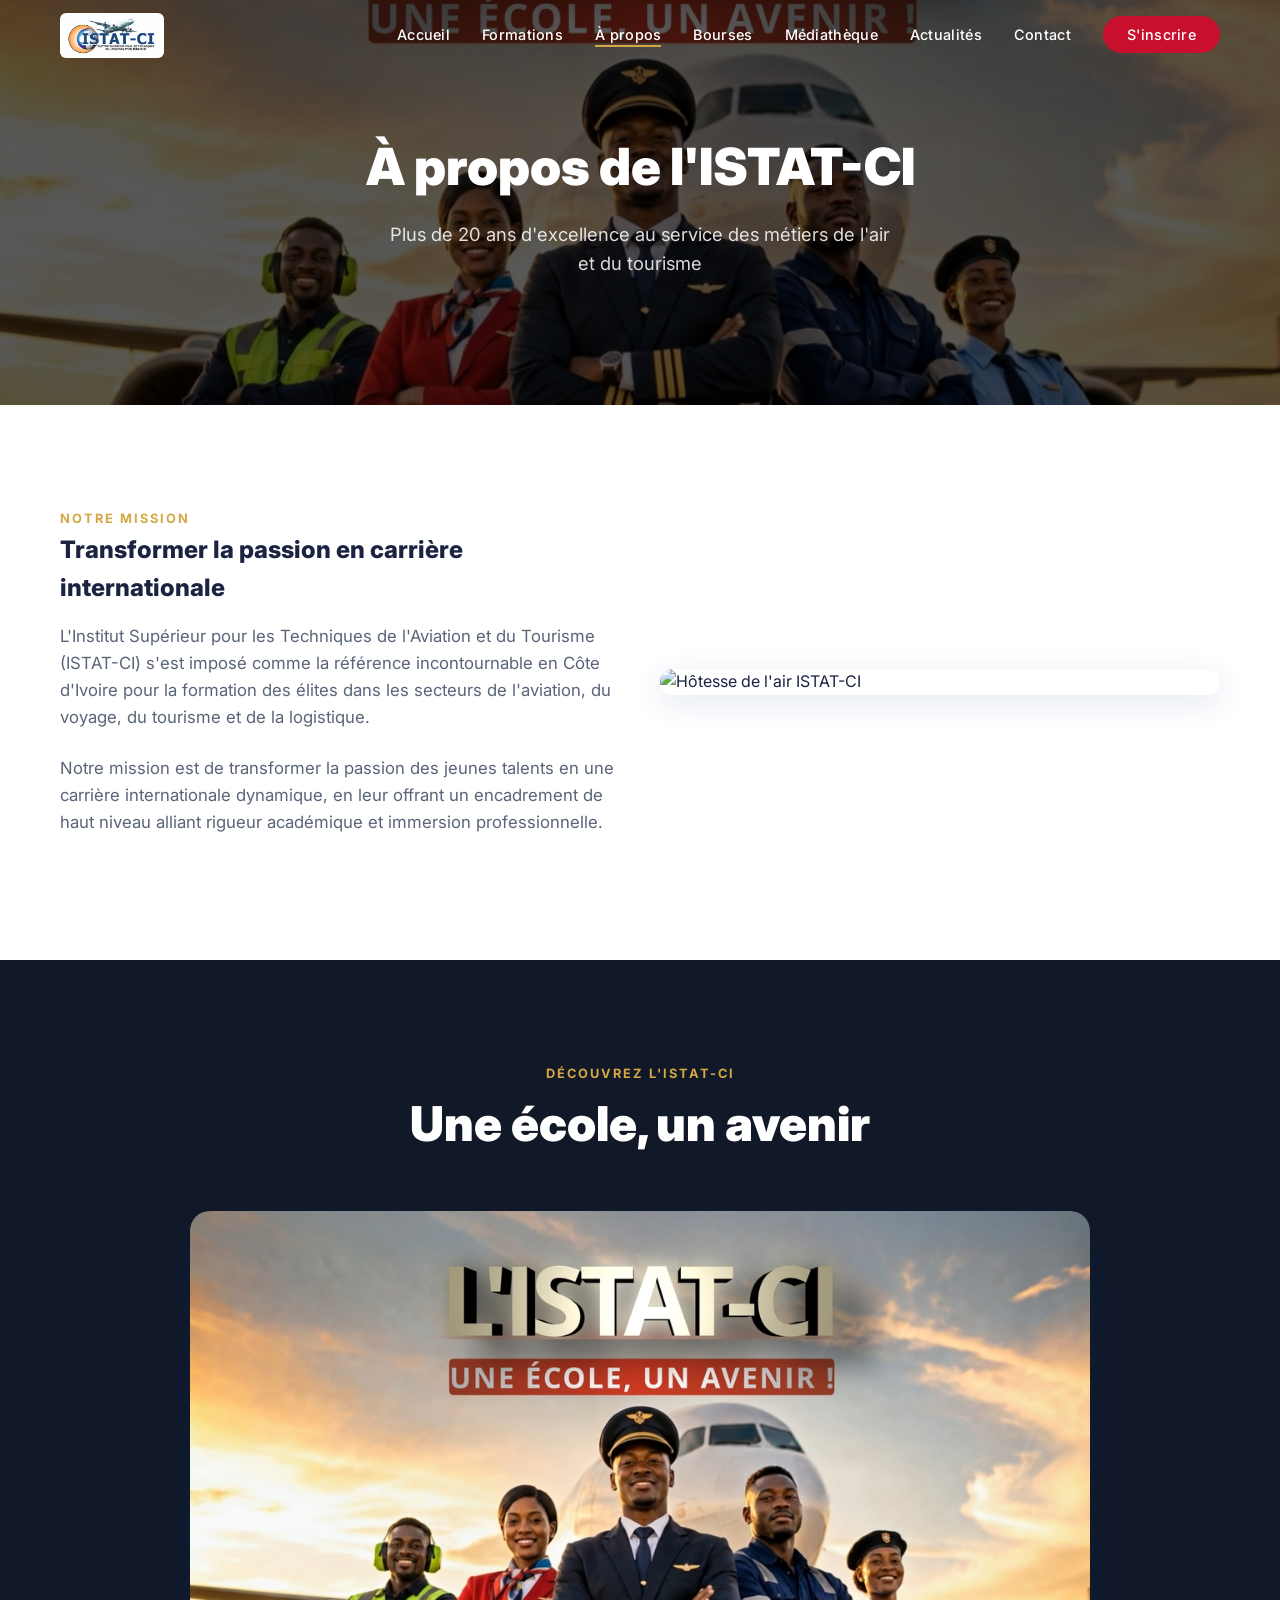
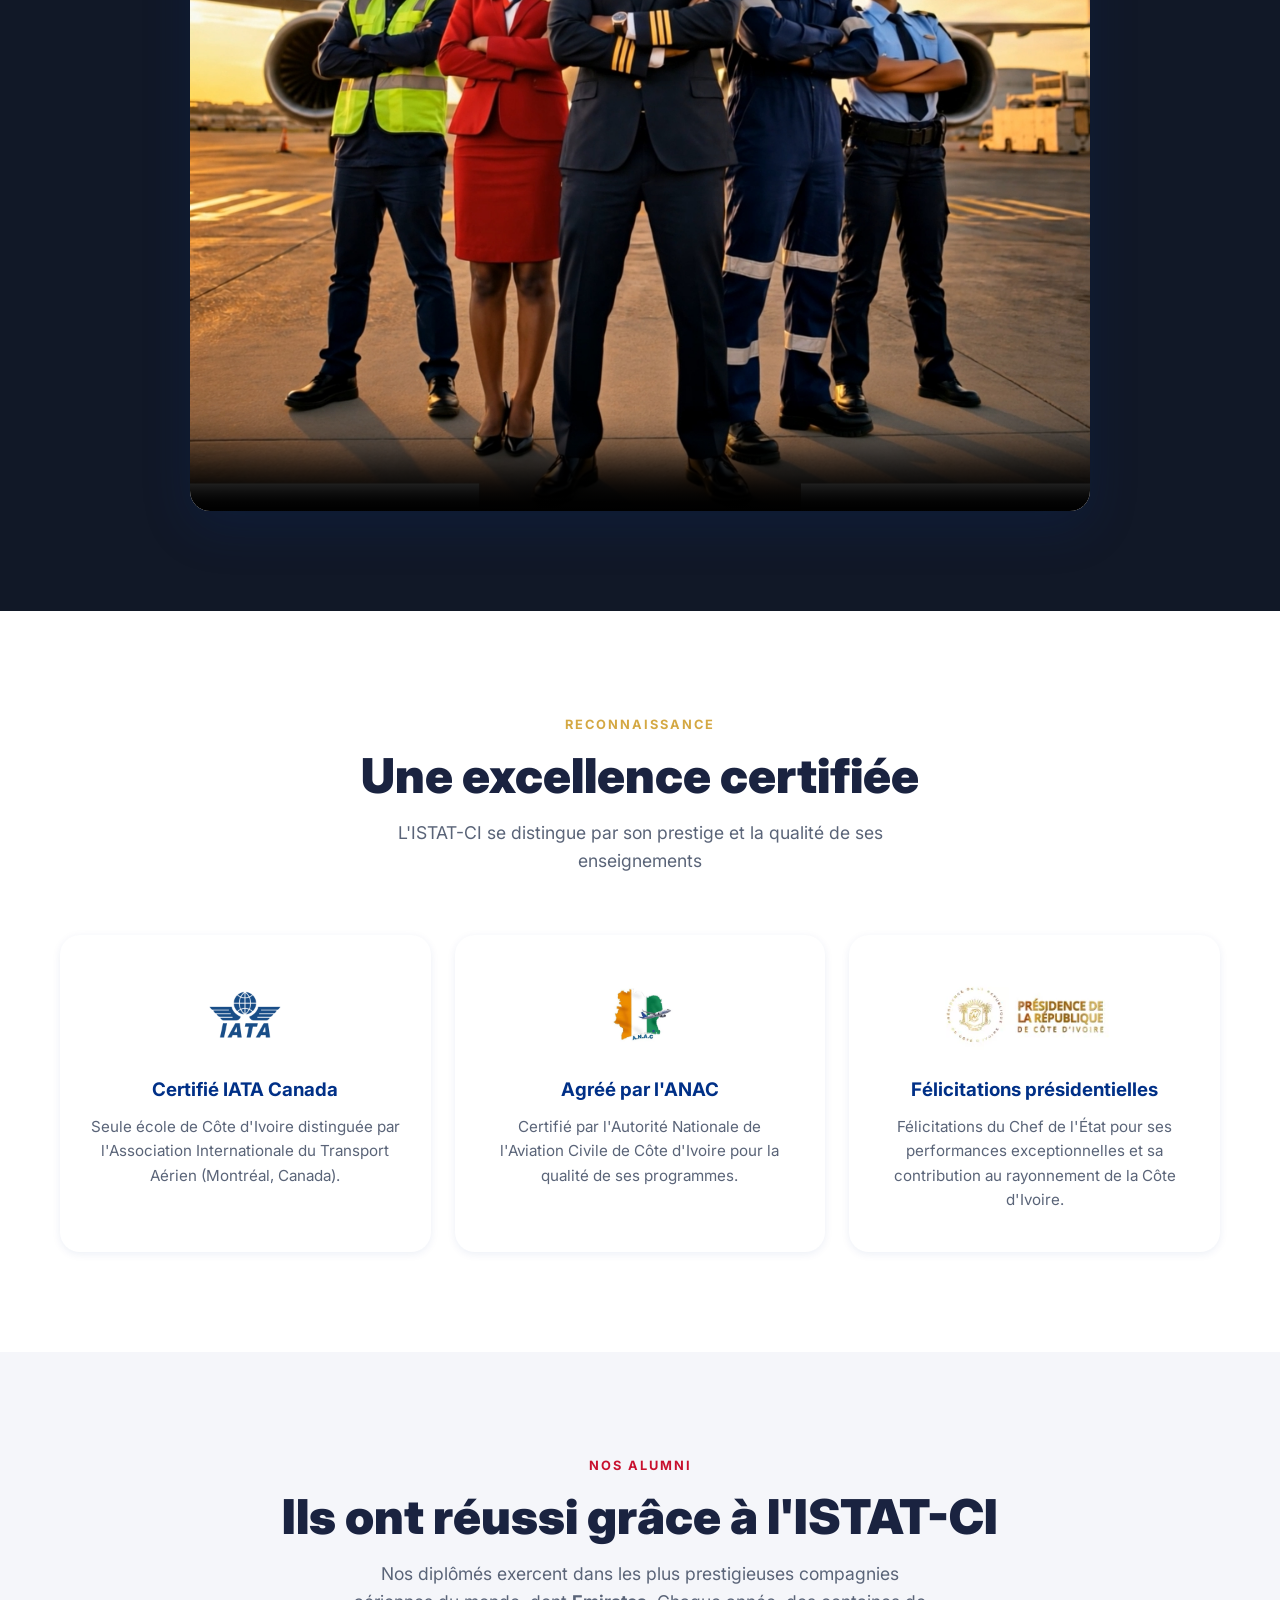
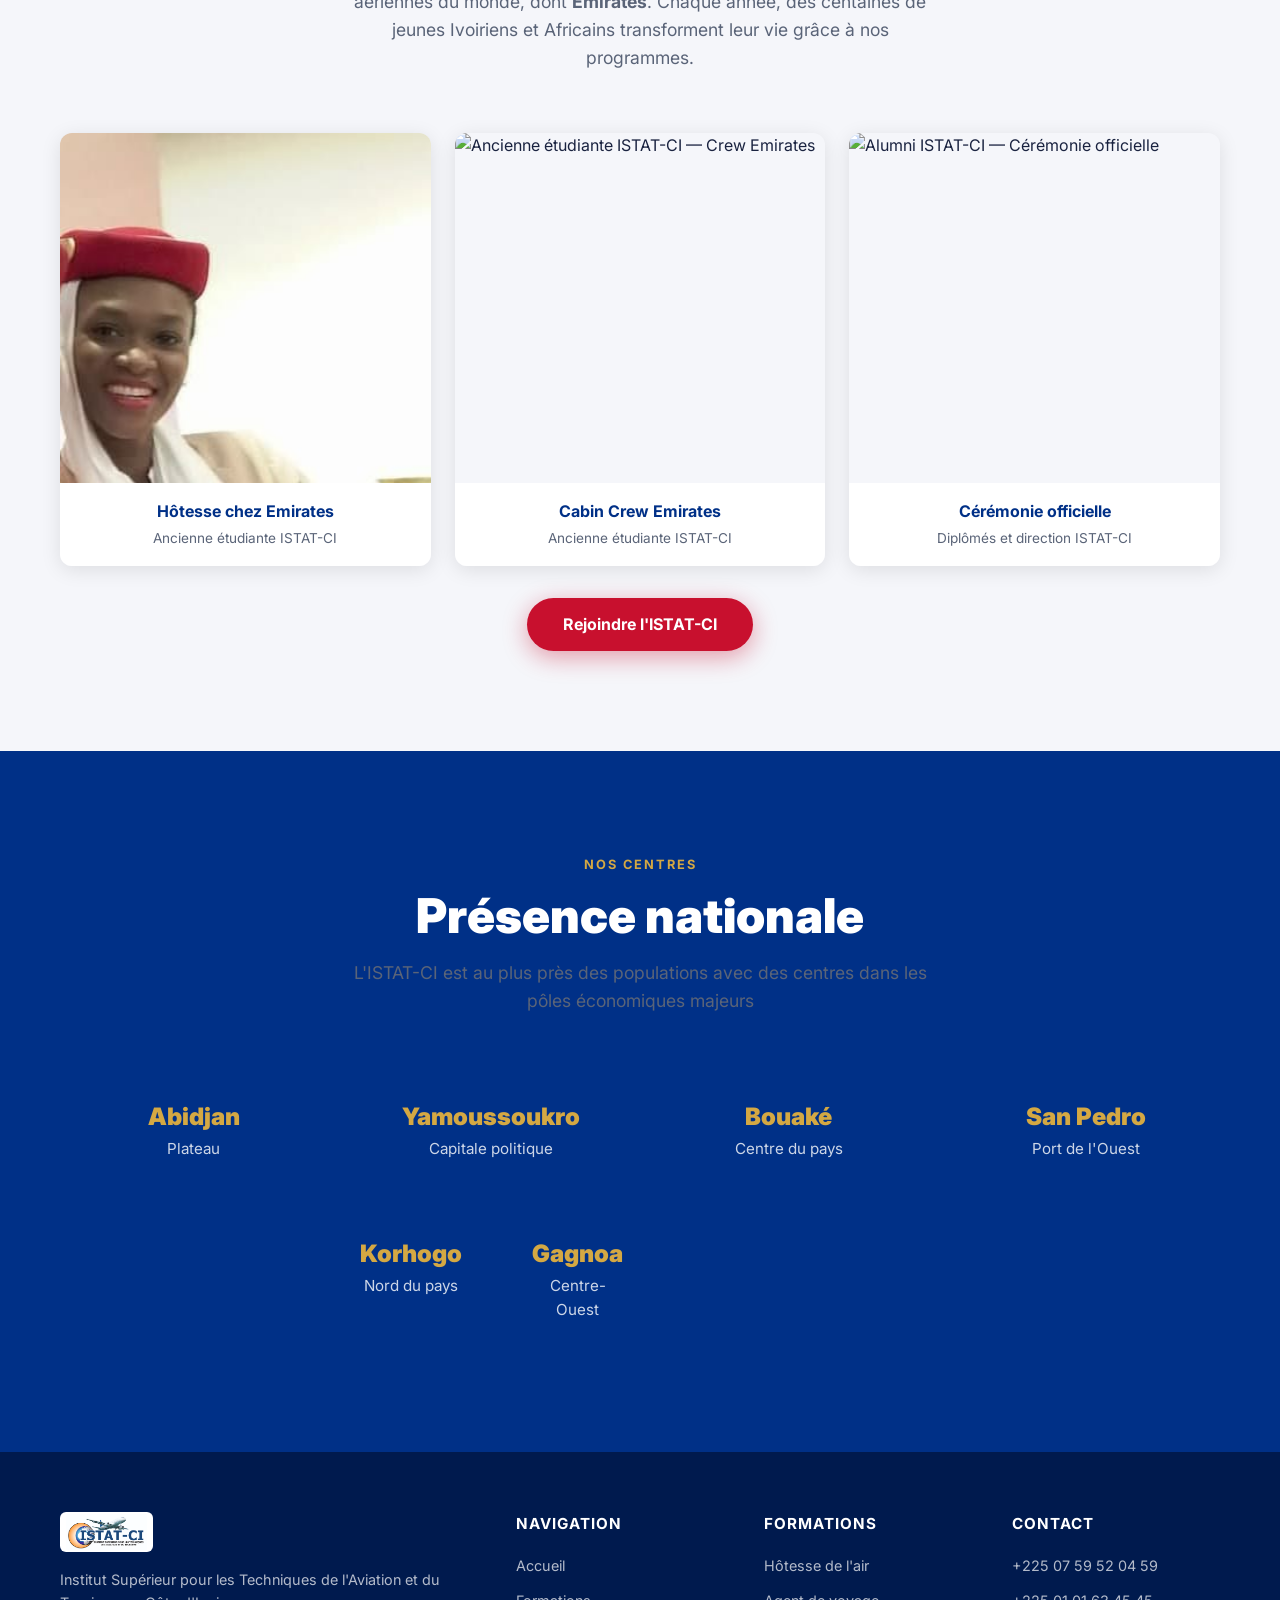
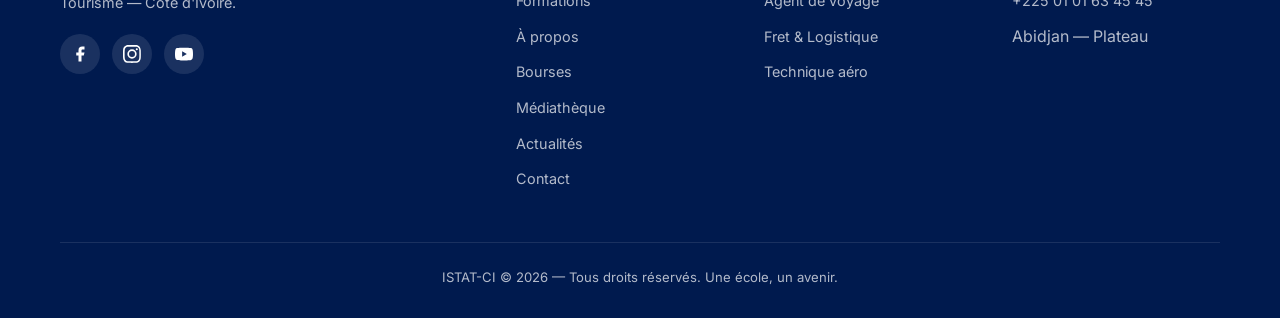
==== pages/a-propos.html @ b0ed9145 "Site ISTAT-CI — version initiale Site vitrine de l'Institut Supérieur pour les Techniques de l'Aviat" ====
<!DOCTYPE html>
<html lang="fr">
<head>
  <meta charset="UTF-8">
  <meta name="viewport" content="width=device-width, initial-scale=1.0">
  <title>À propos — ISTAT-CI</title>
  <meta name="description" content="Découvrez l'ISTAT-CI, seule école de Côte d'Ivoire certifiée IATA, avec plus de 20 ans d'expérience dans la formation aéronautique.">
  <link rel="preconnect" href="https://fonts.googleapis.com">
  <link rel="preconnect" href="https://fonts.gstatic.com" crossorigin>
  <link href="https://fonts.googleapis.com/css2?family=Inter:wght@400;500;600;700;800;900&display=swap" rel="stylesheet">
  <link rel="stylesheet" href="../css/style.css">
</head>
<body>

<div class="nav-overlay"></div>
<nav class="navbar solid">
  <div class="container">
    <a href="../index.html" class="nav-logo"><img src="../assets/images/logo.jpg" alt="ISTAT-CI"></a>
    <ul class="nav-links">
      <li><a href="../index.html">Accueil</a></li>
      <li><a href="formations.html">Formations</a></li>
      <li><a href="a-propos.html" class="active">À propos</a></li>
      <li><a href="bourses.html">Bourses</a></li>
      <li><a href="mediatheque.html">Médiathèque</a></li>
      <li><a href="actualites.html">Actualités</a></li>
      <li><a href="contact.html">Contact</a></li>
      <li><a href="preinscription.html" class="nav-cta">S'inscrire</a></li>
    </ul>
    <button class="nav-toggle" aria-label="Menu"><span></span><span></span><span></span></button>
  </div>
</nav>

<div class="page-header">
  <div class="page-header-bg" style="background-image:url('../assets/images/equipe_tarmac.jpg'); background-position: center 25%;"></div>
  <div class="page-header-content">
    <h1>À propos de l'ISTAT-CI</h1>
    <p>Plus de 20 ans d'excellence au service des métiers de l'air et du tourisme</p>
  </div>
</div>

<!-- MISSION -->
<section>
  <div class="container">
    <div class="transform-grid">
      <div class="transform-text reveal-left">
        <span class="label" style="color:var(--gold);font-size:0.8rem;font-weight:700;text-transform:uppercase;letter-spacing:2px;">Notre mission</span>
        <h3>Transformer la passion en carrière internationale</h3>
        <p>L'Institut Supérieur pour les Techniques de l'Aviation et du Tourisme (ISTAT-CI) s'est imposé comme la référence incontournable en Côte d'Ivoire pour la formation des élites dans les secteurs de l'aviation, du voyage, du tourisme et de la logistique.</p>
        <p>Notre mission est de transformer la passion des jeunes talents en une carrière internationale dynamique, en leur offrant un encadrement de haut niveau alliant rigueur académique et immersion professionnelle.</p>
      </div>
      <div class="transform-image reveal-right">
        <img src="../assets/images/hotesse_portrait.jpg" alt="Hôtesse de l'air ISTAT-CI" loading="lazy">
      </div>
    </div>
  </div>
</section>

<!-- VIDÉO PRÉSENTATION -->
<section class="section-dark">
  <div class="container">
    <div class="section-header reveal">
      <span class="label">Découvrez l'ISTAT-CI</span>
      <h2>Une école, un avenir</h2>
    </div>
    <div class="reveal" style="max-width:900px;margin:0 auto;border-radius:var(--radius-lg);overflow:hidden;box-shadow:var(--shadow-lg);">
      <video controls playsinline poster="../assets/images/equipe_tarmac.jpg" style="width:100%;display:block;">
        <source src="../assets/videos/hero.mp4" type="video/mp4">
      </video>
    </div>
  </div>
</section>

<!-- CERTIFICATIONS -->
<section>
  <div class="container">
    <div class="section-header reveal">
      <span class="label">Reconnaissance</span>
      <h2>Une excellence certifiée</h2>
      <p>L'ISTAT-CI se distingue par son prestige et la qualité de ses enseignements</p>
    </div>
    <div class="formations-grid">
      <div class="formation-card reveal" style="text-align:center;">
        <div style="padding:40px 30px;">
          <img src="../assets/images/iata_logo.webp" alt="IATA" style="height:80px;margin:0 auto 20px;object-fit:contain;">
          <h3 style="color:var(--navy);margin-bottom:10px;">Certifié IATA Canada</h3>
          <p style="color:var(--gray-600);font-size:0.95rem;">Seule école de Côte d'Ivoire distinguée par l'Association Internationale du Transport Aérien (Montréal, Canada).</p>
        </div>
      </div>
      <div class="formation-card reveal" style="text-align:center;">
        <div style="padding:40px 30px;">
          <img src="../assets/images/anac_logo.jpeg" alt="ANAC" style="height:80px;margin:0 auto 20px;object-fit:contain;">
          <h3 style="color:var(--navy);margin-bottom:10px;">Agréé par l'ANAC</h3>
          <p style="color:var(--gray-600);font-size:0.95rem;">Certifié par l'Autorité Nationale de l'Aviation Civile de Côte d'Ivoire pour la qualité de ses programmes.</p>
        </div>
      </div>
      <div class="formation-card reveal" style="text-align:center;">
        <div style="padding:40px 30px;">
          <img src="../assets/images/presidence_logo.webp" alt="Présidence de la République de Côte d'Ivoire" style="height:80px;margin:0 auto 20px;display:block;">
          <h3 style="color:var(--navy);margin-bottom:10px;">Félicitations présidentielles</h3>
          <p style="color:var(--gray-600);font-size:0.95rem;">Félicitations du Chef de l'État pour ses performances exceptionnelles et sa contribution au rayonnement de la Côte d'Ivoire.</p>
        </div>
      </div>
    </div>
  </div>
</section>

<!-- ALUMNI -->
<section class="section-light">
  <div class="container">
    <div class="section-header reveal">
      <span class="label" style="color:var(--red);">Nos alumni</span>
      <h2>Ils ont réussi grâce à l'ISTAT-CI</h2>
      <p>Nos diplômés exercent dans les plus prestigieuses compagnies aériennes du monde, dont <strong>Emirates</strong>. Chaque année, des centaines de jeunes Ivoiriens et Africains transforment leur vie grâce à nos programmes.</p>
    </div>
    <div style="display:grid;grid-template-columns:repeat(3,1fr);gap:24px;margin-top:40px;" class="reveal">
      <div style="border-radius:12px;overflow:hidden;box-shadow:0 4px 20px rgba(0,0,0,0.1);">
        <img src="../assets/images/alumni_1.jpeg" alt="Ancienne étudiante ISTAT-CI — Hôtesse Emirates" loading="lazy" style="width:100%;height:350px;object-fit:cover;object-position:center top;">
        <div style="padding:16px;text-align:center;background:var(--white);">
          <p style="font-weight:700;color:var(--navy);margin-bottom:4px;">Hôtesse chez Emirates</p>
          <p style="font-size:0.85rem;color:var(--gray-600);">Ancienne étudiante ISTAT-CI</p>
        </div>
      </div>
      <div style="border-radius:12px;overflow:hidden;box-shadow:0 4px 20px rgba(0,0,0,0.1);">
        <img src="../assets/images/alumni_2.png" alt="Ancienne étudiante ISTAT-CI — Crew Emirates" loading="lazy" style="width:100%;height:350px;object-fit:cover;object-position:center top;">
        <div style="padding:16px;text-align:center;background:var(--white);">
          <p style="font-weight:700;color:var(--navy);margin-bottom:4px;">Cabin Crew Emirates</p>
          <p style="font-size:0.85rem;color:var(--gray-600);">Ancienne étudiante ISTAT-CI</p>
        </div>
      </div>
      <div style="border-radius:12px;overflow:hidden;box-shadow:0 4px 20px rgba(0,0,0,0.1);">
        <img src="../assets/images/alumni_3.png" alt="Alumni ISTAT-CI — Cérémonie officielle" loading="lazy" style="width:100%;height:350px;object-fit:cover;object-position:center top;">
        <div style="padding:16px;text-align:center;background:var(--white);">
          <p style="font-weight:700;color:var(--navy);margin-bottom:4px;">Cérémonie officielle</p>
          <p style="font-size:0.85rem;color:var(--gray-600);">Diplômés et direction ISTAT-CI</p>
        </div>
      </div>
    </div>
    <div style="text-align:center;margin-top:32px;" class="reveal">
      <a href="preinscription.html" class="btn btn-primary">Rejoindre l'ISTAT-CI</a>
    </div>
  </div>
</section>

<!-- PRÉSENCE NATIONALE -->
<section class="section-navy">
  <div class="container">
    <div class="section-header reveal">
      <span class="label">Nos centres</span>
      <h2>Présence nationale</h2>
      <p>L'ISTAT-CI est au plus près des populations avec des centres dans les pôles économiques majeurs</p>
    </div>
    <div class="stats-grid reveal">
      <div class="stat-card">
        <div class="stat-number" style="font-size:1.5rem;">Abidjan</div>
        <div class="stat-label">Plateau</div>
      </div>
      <div class="stat-card">
        <div class="stat-number" style="font-size:1.5rem;">Yamoussoukro</div>
        <div class="stat-label">Capitale politique</div>
      </div>
      <div class="stat-card">
        <div class="stat-number" style="font-size:1.5rem;">Bouaké</div>
        <div class="stat-label">Centre du pays</div>
      </div>
      <div class="stat-card">
        <div class="stat-number" style="font-size:1.5rem;">San Pedro</div>
        <div class="stat-label">Port de l'Ouest</div>
      </div>
    </div>
    <div class="stats-grid reveal mt-20" style="max-width:600px;margin-left:auto;margin-right:auto;">
      <div class="stat-card">
        <div class="stat-number" style="font-size:1.5rem;">Korhogo</div>
        <div class="stat-label">Nord du pays</div>
      </div>
      <div class="stat-card">
        <div class="stat-number" style="font-size:1.5rem;">Gagnoa</div>
        <div class="stat-label">Centre-Ouest</div>
      </div>
    </div>
  </div>
</section>

<!-- FOOTER -->
<footer class="footer">
  <div class="container">
    <div class="footer-grid">
      <div class="footer-brand">
        <img src="../assets/images/logo.jpg" alt="ISTAT-CI">
        <p>Institut Supérieur pour les Techniques de l'Aviation et du Tourisme — Côte d'Ivoire.</p>
        <div class="footer-social">
          <a href="https://www.facebook.com/profile.php?id=61577491554635" target="_blank" rel="noopener" aria-label="Facebook"><svg viewBox="0 0 24 24"><path d="M18 2h-3a5 5 0 0 0-5 5v3H7v4h3v8h4v-8h3l1-4h-4V7a1 1 0 0 1 1-1h3z"/></svg></a>
          <a href="https://www.instagram.com/istat.ci/" target="_blank" rel="noopener" aria-label="Instagram"><svg viewBox="0 0 24 24"><path d="M12 2.2c3.2 0 3.6 0 4.8.1 1.2.1 1.8.2 2.2.4.6.2 1 .5 1.4.9.4.4.7.8.9 1.4.2.4.4 1 .4 2.2.1 1.3.1 1.6.1 4.8s0 3.6-.1 4.8c-.1 1.2-.2 1.8-.4 2.2-.2.6-.5 1-.9 1.4-.4.4-.8.7-1.4.9-.4.2-1 .4-2.2.4-1.3.1-1.6.1-4.8.1s-3.6 0-4.8-.1c-1.2-.1-1.8-.2-2.2-.4-.6-.2-1-.5-1.4-.9-.4-.4-.7-.8-.9-1.4-.2-.4-.4-1-.4-2.2C2.2 15.6 2.2 15.2 2.2 12s0-3.6.1-4.8c.1-1.2.2-1.8.4-2.2.2-.6.5-1 .9-1.4.4-.4.8-.7 1.4-.9.4-.2 1-.4 2.2-.4C8.4 2.2 8.8 2.2 12 2.2zM12 0C8.7 0 8.3 0 7.1.1 5.8.1 4.9.3 4.1.6c-.8.3-1.5.7-2.1 1.3C1.3 2.6.9 3.3.6 4.1.3 4.9.1 5.8.1 7.1 0 8.3 0 8.7 0 12s0 3.7.1 4.9c.1 1.3.3 2.1.6 2.9.3.8.7 1.5 1.3 2.1.7.7 1.3 1.1 2.1 1.3.8.3 1.7.5 2.9.6 1.2.1 1.6.1 4.9.1s3.7 0 4.9-.1c1.3-.1 2.1-.3 2.9-.6.8-.3 1.5-.7 2.1-1.3.7-.7 1.1-1.3 1.3-2.1.3-.8.5-1.7.6-2.9.1-1.2.1-1.6.1-4.9s0-3.7-.1-4.9c-.1-1.3-.3-2.1-.6-2.9-.3-.8-.7-1.5-1.3-2.1C21.4 1.3 20.7.9 19.9.6 19.1.3 18.2.1 16.9.1 15.7 0 15.3 0 12 0zm0 5.8a6.2 6.2 0 1 0 0 12.4A6.2 6.2 0 0 0 12 5.8zM12 16a4 4 0 1 1 0-8 4 4 0 0 1 0 8zm6.4-11.8a1.4 1.4 0 1 0 0 2.8 1.4 1.4 0 0 0 0-2.8z"/></svg></a>
          <a href="https://www.youtube.com/@IstatC%C3%B4tedIvoire" target="_blank" rel="noopener" aria-label="YouTube"><svg viewBox="0 0 24 24"><path d="M23.5 6.2a3 3 0 0 0-2.1-2.1C19.5 3.5 12 3.5 12 3.5s-7.5 0-9.4.6A3 3 0 0 0 .5 6.2C0 8.1 0 12 0 12s0 3.9.5 5.8a3 3 0 0 0 2.1 2.1c1.9.6 9.4.6 9.4.6s7.5 0 9.4-.6a3 3 0 0 0 2.1-2.1c.5-1.9.5-5.8.5-5.8s0-3.9-.5-5.8zM9.5 15.6V8.4l6.3 3.6-6.3 3.6z"/></svg></a>
        </div>
      </div>
      <div>
        <h5>Navigation</h5>
        <ul><li><a href="../index.html">Accueil</a></li><li><a href="formations.html">Formations</a></li><li><a href="a-propos.html">À propos</a></li><li><a href="bourses.html">Bourses</a></li><li><a href="mediatheque.html">Médiathèque</a></li>
      <li><a href="actualites.html">Actualités</a></li>
      <li><a href="contact.html">Contact</a></li></ul>
      </div>
      <div>
        <h5>Formations</h5>
        <ul><li><a href="formations.html">Hôtesse de l'air</a></li><li><a href="formations.html">Agent de voyage</a></li><li><a href="formations.html">Fret & Logistique</a></li><li><a href="formations.html">Technique aéro</a></li></ul>
      </div>
      <div>
        <h5>Contact</h5>
        <ul><li><a href="tel:+2250759520459">+225 07 59 52 04 59</a></li><li><a href="tel:+2250101634545">+225 01 01 63 45 45</a></li><li>Abidjan — Plateau</li></ul>
      </div>
    </div>
    <div class="footer-bottom">ISTAT-CI © 2026 — Tous droits réservés. Une école, un avenir.</div>
  </div>
</footer>
<script src="../js/main.js"></script>
</body>
</html>
---- css/style.css ----
:root {
  --navy: #003087;
  --navy-dark: #001a4e;
  --red: #C8102E;
  --red-dark: #9B0A20;
  --gold: #D4A843;
  --white: #ffffff;
  --off-white: #F5F6FA;
  --gray-100: #E8EBF2;
  --gray-300: #B0B8C9;
  --gray-600: #5A6478;
  --gray-900: #111827;
  --text: #1A2340;
  --shadow-sm: 0 2px 8px rgba(0,48,135,0.08);
  --shadow-md: 0 8px 30px rgba(0,48,135,0.12);
  --shadow-lg: 0 16px 50px rgba(0,48,135,0.18);
  --radius: 12px;
  --radius-lg: 20px;
  --transition: 0.3s cubic-bezier(0.4, 0, 0.2, 1);
  --font: 'Inter', -apple-system, BlinkMacSystemFont, 'Segoe UI', sans-serif;
  --max-w: 1200px;
}

*, *::before, *::after { box-sizing: border-box; margin: 0; padding: 0; }

html { scroll-behavior: smooth; -webkit-text-size-adjust: 100%; }

body {
  font-family: var(--font);
  color: var(--text);
  background: var(--white);
  line-height: 1.6;
  overflow-x: hidden;
}

img { max-width: 100%; height: auto; display: block; }
a { color: inherit; text-decoration: none; }
button { font-family: inherit; cursor: pointer; border: none; }

.container { width: 100%; max-width: var(--max-w); margin: 0 auto; padding: 0 20px; }

/* ══════════ NAVBAR ══════════ */
.navbar {
  position: fixed;
  top: 0; left: 0; right: 0;
  z-index: 1000;
  transition: background var(--transition), box-shadow var(--transition);
  padding: 0;
}
.navbar.transparent { background: transparent; }
.navbar.solid {
  background: rgba(0, 26, 78, 0.95);
  backdrop-filter: blur(12px);
  box-shadow: 0 2px 20px rgba(0,0,0,0.15);
}
.navbar .container {
  display: flex;
  align-items: center;
  justify-content: space-between;
  height: 70px;
}
.nav-logo img {
  height: 45px;
  width: auto;
  background: var(--white);
  border-radius: 6px;
  padding: 2px 6px;
  object-fit: contain;
}
.nav-links {
  display: flex;
  align-items: center;
  gap: 32px;
  list-style: none;
}
.nav-links a {
  color: var(--white);
  font-size: 0.9rem;
  font-weight: 500;
  letter-spacing: 0.3px;
  position: relative;
  transition: opacity var(--transition);
}
.nav-links a::after {
  content: '';
  position: absolute;
  bottom: -4px; left: 0;
  width: 0; height: 2px;
  background: var(--gold);
  transition: width var(--transition);
}
.nav-links a:hover::after,
.nav-links a.active::after { width: 100%; }
.nav-links a:hover { opacity: 0.9; }

.nav-cta {
  background: var(--red);
  color: var(--white) !important;
  padding: 10px 24px;
  border-radius: 50px;
  font-weight: 700;
  font-size: 0.85rem;
  transition: background var(--transition), transform var(--transition);
}
.nav-cta::after { display: none !important; }
.nav-cta:hover { background: var(--red-dark); transform: translateY(-1px); }

.nav-toggle {
  display: none;
  flex-direction: column;
  gap: 5px;
  background: none;
  padding: 8px;
}
.nav-toggle span {
  width: 24px; height: 2px;
  background: var(--white);
  border-radius: 2px;
  transition: transform var(--transition), opacity var(--transition);
}
.nav-toggle.open span:nth-child(1) { transform: rotate(45deg) translate(5px, 5px); }
.nav-toggle.open span:nth-child(2) { opacity: 0; }
.nav-toggle.open span:nth-child(3) { transform: rotate(-45deg) translate(5px, -5px); }

@media (max-width: 768px) {
  .nav-toggle { display: flex; }
  .nav-links {
    position: fixed;
    top: 0; right: -100%;
    width: 80%; height: 100vh;
    flex-direction: column;
    background: var(--navy-dark);
    padding: 100px 40px 40px;
    gap: 24px;
    transition: right var(--transition);
  }
  .nav-links.open { right: 0; }
  .nav-links a { font-size: 1.1rem; }
  .nav-overlay {
    display: none;
    position: fixed;
    inset: 0;
    background: rgba(0,0,0,0.5);
    z-index: 999;
  }
  .nav-overlay.open { display: block; }
}

/* ══════════ HERO ══════════ */
.hero {
  position: relative;
  height: 100vh;
  min-height: 600px;
  display: flex;
  align-items: center;
  justify-content: center;
  overflow: hidden;
}
.hero-video {
  position: absolute;
  inset: 0;
  width: 100%; height: 100%;
  object-fit: cover;
  z-index: 0;
}
.hero-overlay {
  position: absolute;
  inset: 0;
  background: linear-gradient(
    to bottom,
    rgba(0,26,78,0.55) 0%,
    rgba(0,26,78,0.35) 40%,
    rgba(0,26,78,0.65) 100%
  );
  z-index: 1;
}
.hero-content {
  position: relative;
  z-index: 2;
  text-align: center;
  color: var(--white);
  padding: 0 20px;
  padding-top: 15vh;
  max-width: 800px;
}
.hero-content h1 {
  font-size: clamp(2rem, 5vw, 3.8rem);
  font-weight: 900;
  line-height: 1.1;
  margin-bottom: 20px;
  text-shadow: 0 2px 12px rgba(0,0,0,0.3);
}
.hero-content h1 span { color: var(--gold); }
.hero-content p {
  font-size: clamp(1rem, 2vw, 1.25rem);
  opacity: 0.9;
  margin-bottom: 32px;
  max-width: 600px;
  margin-left: auto;
  margin-right: auto;
}
.hero-badges {
  display: flex;
  justify-content: center;
  gap: 12px;
  flex-wrap: wrap;
  margin-bottom: 36px;
}
.hero-badge {
  background: rgba(255,255,255,0.12);
  border: 1px solid rgba(255,255,255,0.25);
  backdrop-filter: blur(8px);
  padding: 8px 20px;
  border-radius: 50px;
  font-size: 0.85rem;
  font-weight: 600;
}
.hero-cta-group {
  display: flex;
  gap: 16px;
  justify-content: center;
  flex-wrap: wrap;
}
.btn {
  display: inline-flex;
  align-items: center;
  gap: 8px;
  padding: 14px 36px;
  border-radius: 50px;
  font-weight: 700;
  font-size: 1rem;
  transition: all var(--transition);
}
.btn-primary {
  background: var(--red);
  color: var(--white);
  box-shadow: 0 6px 25px rgba(200,16,46,0.4);
}
.btn-primary:hover {
  background: var(--red-dark);
  transform: translateY(-2px);
  box-shadow: 0 10px 35px rgba(200,16,46,0.5);
}
.btn-outline {
  background: transparent;
  color: var(--white);
  border: 2px solid rgba(255,255,255,0.5);
}
.btn-outline:hover {
  background: rgba(255,255,255,0.1);
  border-color: var(--white);
}
.btn-navy {
  background: var(--navy);
  color: var(--white);
  box-shadow: 0 6px 25px rgba(0,48,135,0.4);
}
.btn-navy:hover {
  background: var(--navy-dark);
  transform: translateY(-2px);
}

.hero-scroll {
  position: absolute;
  bottom: 30px;
  left: 50%;
  transform: translateX(-50%);
  z-index: 2;
  animation: bounce 2s infinite;
}
.hero-scroll svg { width: 30px; height: 30px; stroke: var(--white); opacity: 0.6; }

@keyframes bounce {
  0%, 100% { transform: translateX(-50%) translateY(0); }
  50% { transform: translateX(-50%) translateY(10px); }
}

.hero-video-controls {
  position: absolute;
  bottom: 30px; right: 30px;
  z-index: 2;
}
.hero-video-controls button {
  background: rgba(255,255,255,0.15);
  backdrop-filter: blur(8px);
  border: 1px solid rgba(255,255,255,0.25);
  color: var(--white);
  width: 44px; height: 44px;
  border-radius: 50%;
  display: flex;
  align-items: center;
  justify-content: center;
  transition: background var(--transition);
}
.hero-video-controls button:hover { background: rgba(255,255,255,0.25); }

/* ══════════ SECTIONS ══════════ */
section { padding: 100px 0; }
@media (max-width: 768px) { section { padding: 60px 0; } }

.section-dark { background: var(--gray-900); color: var(--white); }
.section-light { background: var(--off-white); }
.section-navy { background: var(--navy); color: var(--white); }

.section-header {
  text-align: center;
  margin-bottom: 60px;
}
.section-header .label {
  display: inline-block;
  font-size: 0.8rem;
  font-weight: 700;
  text-transform: uppercase;
  letter-spacing: 2px;
  color: var(--gold);
  margin-bottom: 12px;
}
.section-dark .section-header .label { color: var(--gold); }
.section-header h2 {
  font-size: clamp(1.8rem, 4vw, 3rem);
  font-weight: 900;
  line-height: 1.15;
  margin-bottom: 16px;
}
.section-header p {
  font-size: 1.1rem;
  color: var(--gray-600);
  max-width: 600px;
  margin: 0 auto;
}
.section-dark .section-header p { color: var(--gray-300); }

/* ══════════ STATS ══════════ */
.stats-grid {
  display: grid;
  grid-template-columns: repeat(4, 1fr);
  gap: 30px;
}
.stat-card {
  text-align: center;
  padding: 30px 20px;
}
.stat-number {
  font-size: clamp(2.5rem, 5vw, 3.5rem);
  font-weight: 900;
  color: var(--gold);
  line-height: 1;
  margin-bottom: 8px;
}
.stat-label {
  font-size: 0.95rem;
  opacity: 0.8;
}
@media (max-width: 768px) {
  .stats-grid { grid-template-columns: repeat(2, 1fr); gap: 20px; }
}

/* ══════════ FORMATION CARDS ══════════ */
.formations-grid {
  display: grid;
  grid-template-columns: repeat(auto-fit, minmax(280px, 1fr));
  gap: 24px;
}
.formation-card {
  background: var(--white);
  border-radius: var(--radius-lg);
  overflow: hidden;
  box-shadow: var(--shadow-sm);
  transition: transform var(--transition), box-shadow var(--transition);
}
.formation-card:hover {
  transform: translateY(-6px);
  box-shadow: var(--shadow-lg);
}
.formation-card-img {
  height: 220px;
  overflow: hidden;
}
.formation-card-img img {
  width: 100%;
  height: 100%;
  object-fit: cover;
  transition: transform 0.5s ease;
}
.formation-card:hover .formation-card-img img { transform: scale(1.05); }
.formation-card-body { padding: 24px; }
.formation-card-body h3 {
  font-size: 1.15rem;
  font-weight: 700;
  margin-bottom: 8px;
  color: var(--navy);
}
.formation-card-body p {
  font-size: 0.9rem;
  color: var(--gray-600);
  line-height: 1.5;
}
.formation-card-link {
  display: inline-flex;
  align-items: center;
  gap: 6px;
  margin-top: 14px;
  font-size: 0.88rem;
  font-weight: 700;
  color: var(--red);
}
.formation-card-link:hover { gap: 10px; }

/* ══════════ CERTIFICATIONS ══════════ */
.certif-row {
  display: flex;
  align-items: center;
  justify-content: center;
  gap: 50px;
  flex-wrap: wrap;
}
.certif-item {
  display: flex;
  flex-direction: column;
  align-items: center;
  gap: 12px;
}
.certif-item img {
  height: 70px;
  width: auto;
  object-fit: contain;
  background: rgba(255,255,255,0.9);
  border-radius: 12px;
  padding: 10px;
}
.certif-item span {
  font-size: 0.85rem;
  font-weight: 600;
  opacity: 0.8;
}

/* ══════════ PARALLAX DIVIDER ══════════ */
.parallax-section {
  position: relative;
  height: 50vh;
  min-height: 350px;
  display: flex;
  align-items: center;
  justify-content: center;
  overflow: hidden;
}
.parallax-bg {
  position: absolute;
  inset: -20%;
  background-size: cover;
  background-position: center;
  background-attachment: fixed;
}
@media (max-width: 768px) { .parallax-bg { background-attachment: scroll; } }
.parallax-overlay {
  position: absolute;
  inset: 0;
  background: rgba(0,26,78,0.7);
}
.parallax-content {
  position: relative;
  z-index: 1;
  text-align: center;
  color: var(--white);
  padding: 0 20px;
}
.parallax-content h2 {
  font-size: clamp(1.6rem, 4vw, 2.8rem);
  font-weight: 900;
  margin-bottom: 20px;
}

/* ══════════ AVANT/APRES ══════════ */
.transform-grid {
  display: grid;
  grid-template-columns: 1fr 1fr;
  gap: 40px;
  align-items: center;
}
.transform-image {
  border-radius: var(--radius-lg);
  overflow: hidden;
  box-shadow: var(--shadow-md);
}
.transform-image img { width: 100%; }
.transform-text h3 {
  font-size: 1.5rem;
  font-weight: 800;
  margin-bottom: 16px;
}
.transform-text p {
  font-size: 1.05rem;
  color: var(--gray-600);
  margin-bottom: 24px;
}
@media (max-width: 768px) {
  .transform-grid { grid-template-columns: 1fr; gap: 24px; }
}

/* ══════════ CONTACT CARDS ══════════ */
.contact-grid {
  display: grid;
  grid-template-columns: repeat(auto-fit, minmax(250px, 1fr));
  gap: 24px;
}
.contact-card {
  background: var(--white);
  padding: 30px;
  border-radius: var(--radius);
  text-align: center;
  box-shadow: var(--shadow-sm);
}
.contact-card-icon {
  width: 60px; height: 60px;
  background: var(--navy);
  border-radius: 50%;
  display: flex;
  align-items: center;
  justify-content: center;
  margin: 0 auto 16px;
  font-size: 1.5rem;
}
.contact-card h4 {
  font-size: 1.1rem;
  margin-bottom: 8px;
  color: var(--navy);
}
.contact-card p { font-size: 0.95rem; color: var(--gray-600); }
.contact-card a { color: var(--red); font-weight: 600; }

/* ══════════ FOOTER ══════════ */
.footer {
  background: var(--navy-dark);
  color: rgba(255,255,255,0.7);
  padding: 60px 0 30px;
}
.footer-grid {
  display: grid;
  grid-template-columns: 2fr 1fr 1fr 1fr;
  gap: 40px;
  margin-bottom: 40px;
}
.footer-brand p { margin-top: 16px; font-size: 0.9rem; line-height: 1.6; }
.footer-brand img {
  height: 40px;
  background: var(--white);
  border-radius: 6px;
  padding: 2px 6px;
  object-fit: contain;
}
.footer h5 {
  color: var(--white);
  font-size: 0.95rem;
  font-weight: 700;
  margin-bottom: 16px;
  text-transform: uppercase;
  letter-spacing: 1px;
}
.footer ul { list-style: none; }
.footer ul li { margin-bottom: 10px; }
.footer ul a {
  font-size: 0.9rem;
  transition: color var(--transition);
}
.footer ul a:hover { color: var(--gold); }
.footer-social {
  display: flex;
  gap: 12px;
  margin-top: 20px;
}
.footer-social a {
  width: 40px; height: 40px;
  border-radius: 50%;
  background: rgba(255,255,255,0.1);
  display: flex; align-items: center; justify-content: center;
  transition: background var(--transition);
}
.footer-social a:hover { background: var(--red); }
.footer-social a svg { width: 18px; height: 18px; fill: var(--white); }
.footer-bottom {
  border-top: 1px solid rgba(255,255,255,0.1);
  padding-top: 24px;
  text-align: center;
  font-size: 0.82rem;
}
@media (max-width: 768px) {
  .footer-grid { grid-template-columns: 1fr 1fr; gap: 30px; }
}
@media (max-width: 480px) {
  .footer-grid { grid-template-columns: 1fr; }
}

/* ══════════ SCROLL ANIMATIONS ══════════ */
.reveal {
  opacity: 0;
  transform: translateY(40px);
  transition: opacity 0.8s ease, transform 0.8s ease;
}
.reveal.visible {
  opacity: 1;
  transform: translateY(0);
}
.reveal-left {
  opacity: 0;
  transform: translateX(-40px);
  transition: opacity 0.8s ease, transform 0.8s ease;
}
.reveal-left.visible { opacity: 1; transform: translateX(0); }
.reveal-right {
  opacity: 0;
  transform: translateX(40px);
  transition: opacity 0.8s ease, transform 0.8s ease;
}
.reveal-right.visible { opacity: 1; transform: translateX(0); }

/* ══════════ PAGE HEADER (sous-pages) ══════════ */
.page-header {
  position: relative;
  height: 45vh;
  min-height: 300px;
  display: flex;
  align-items: center;
  justify-content: center;
  text-align: center;
  color: var(--white);
  overflow: hidden;
}
.page-header-bg {
  position: absolute;
  inset: 0;
  background-size: cover;
  background-position: center;
  filter: brightness(0.35);
}
.page-header-content {
  position: relative;
  z-index: 1;
  padding: 0 20px;
}
.page-header h1 {
  font-size: clamp(2rem, 5vw, 3.2rem);
  font-weight: 900;
  margin-bottom: 12px;
}
.page-header p {
  font-size: 1.15rem;
  opacity: 0.85;
  max-width: 500px;
  margin: 0 auto;
}

/* ══════════ UTILITIES ══════════ */
.text-center { text-align: center; }
.text-gold { color: var(--gold); }
.text-red { color: var(--red); }
.mt-20 { margin-top: 20px; }
.mt-40 { margin-top: 40px; }
.mb-20 { margin-bottom: 20px; }
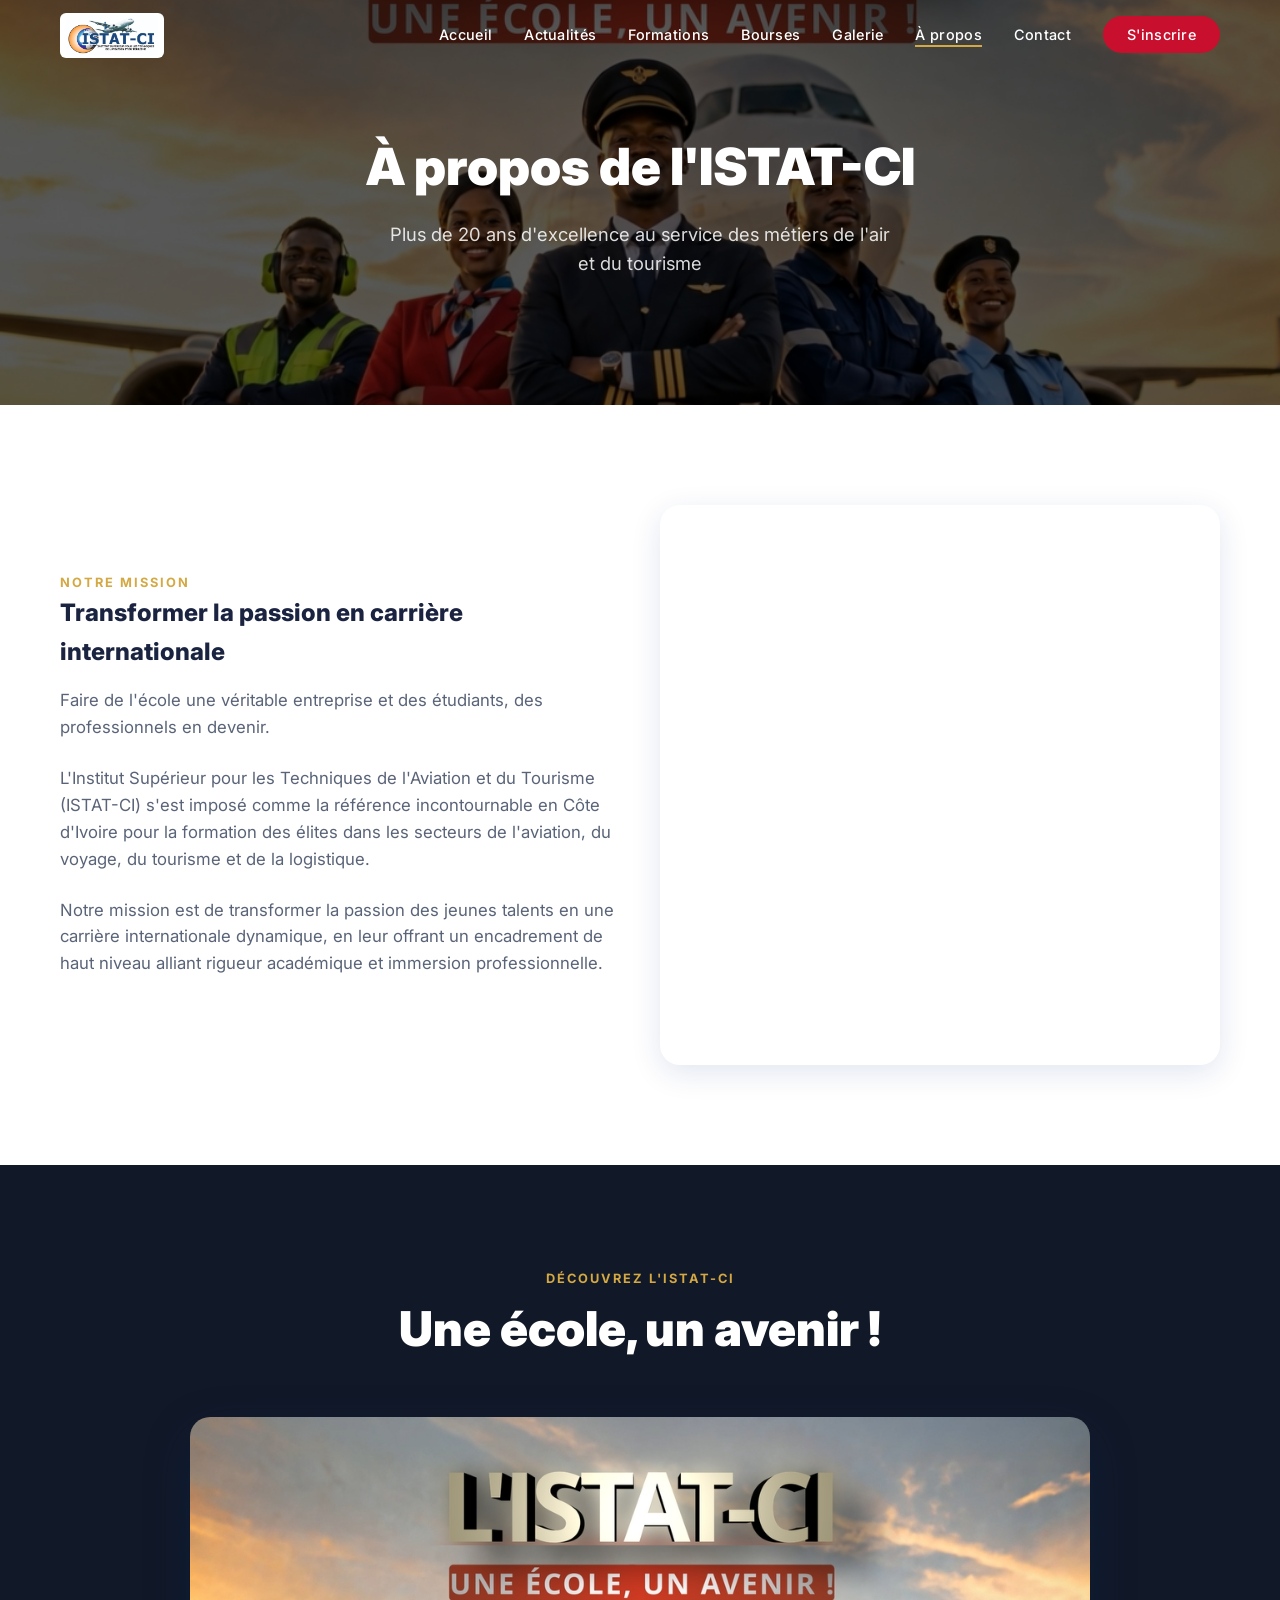
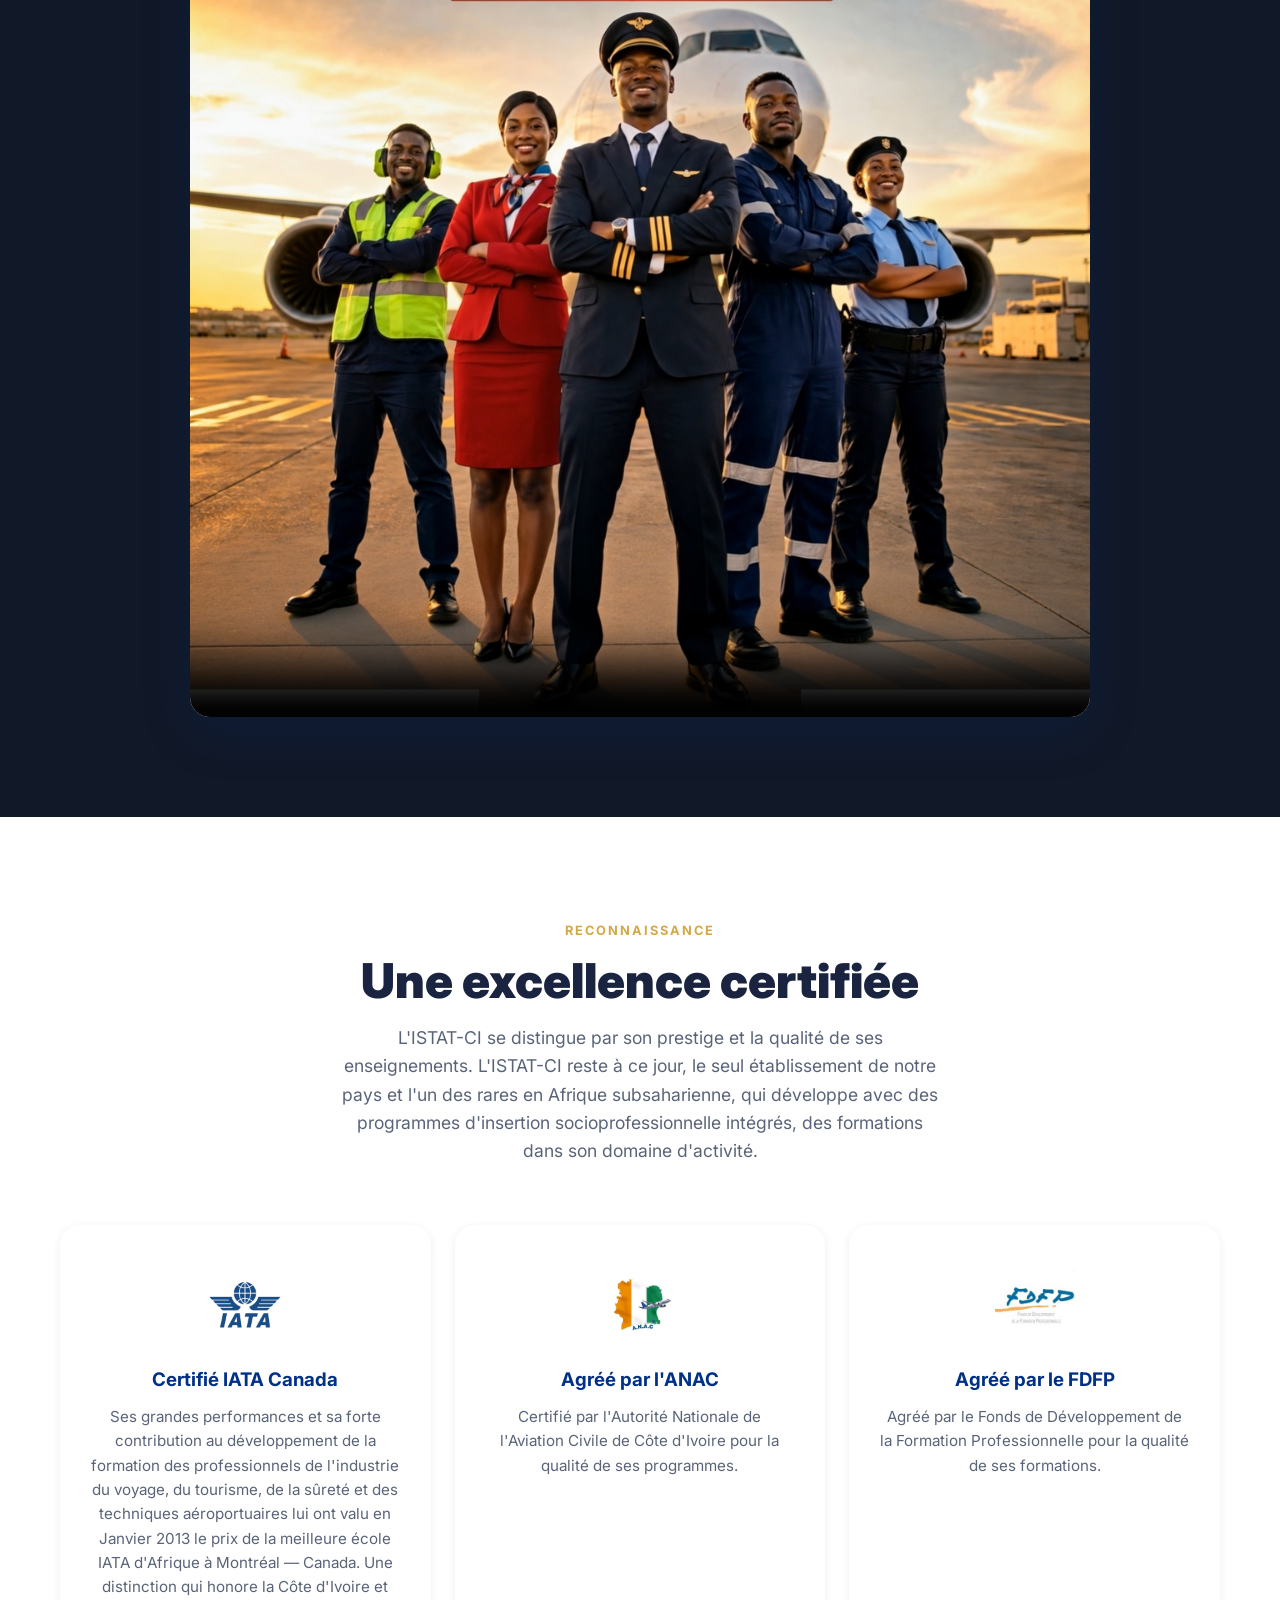
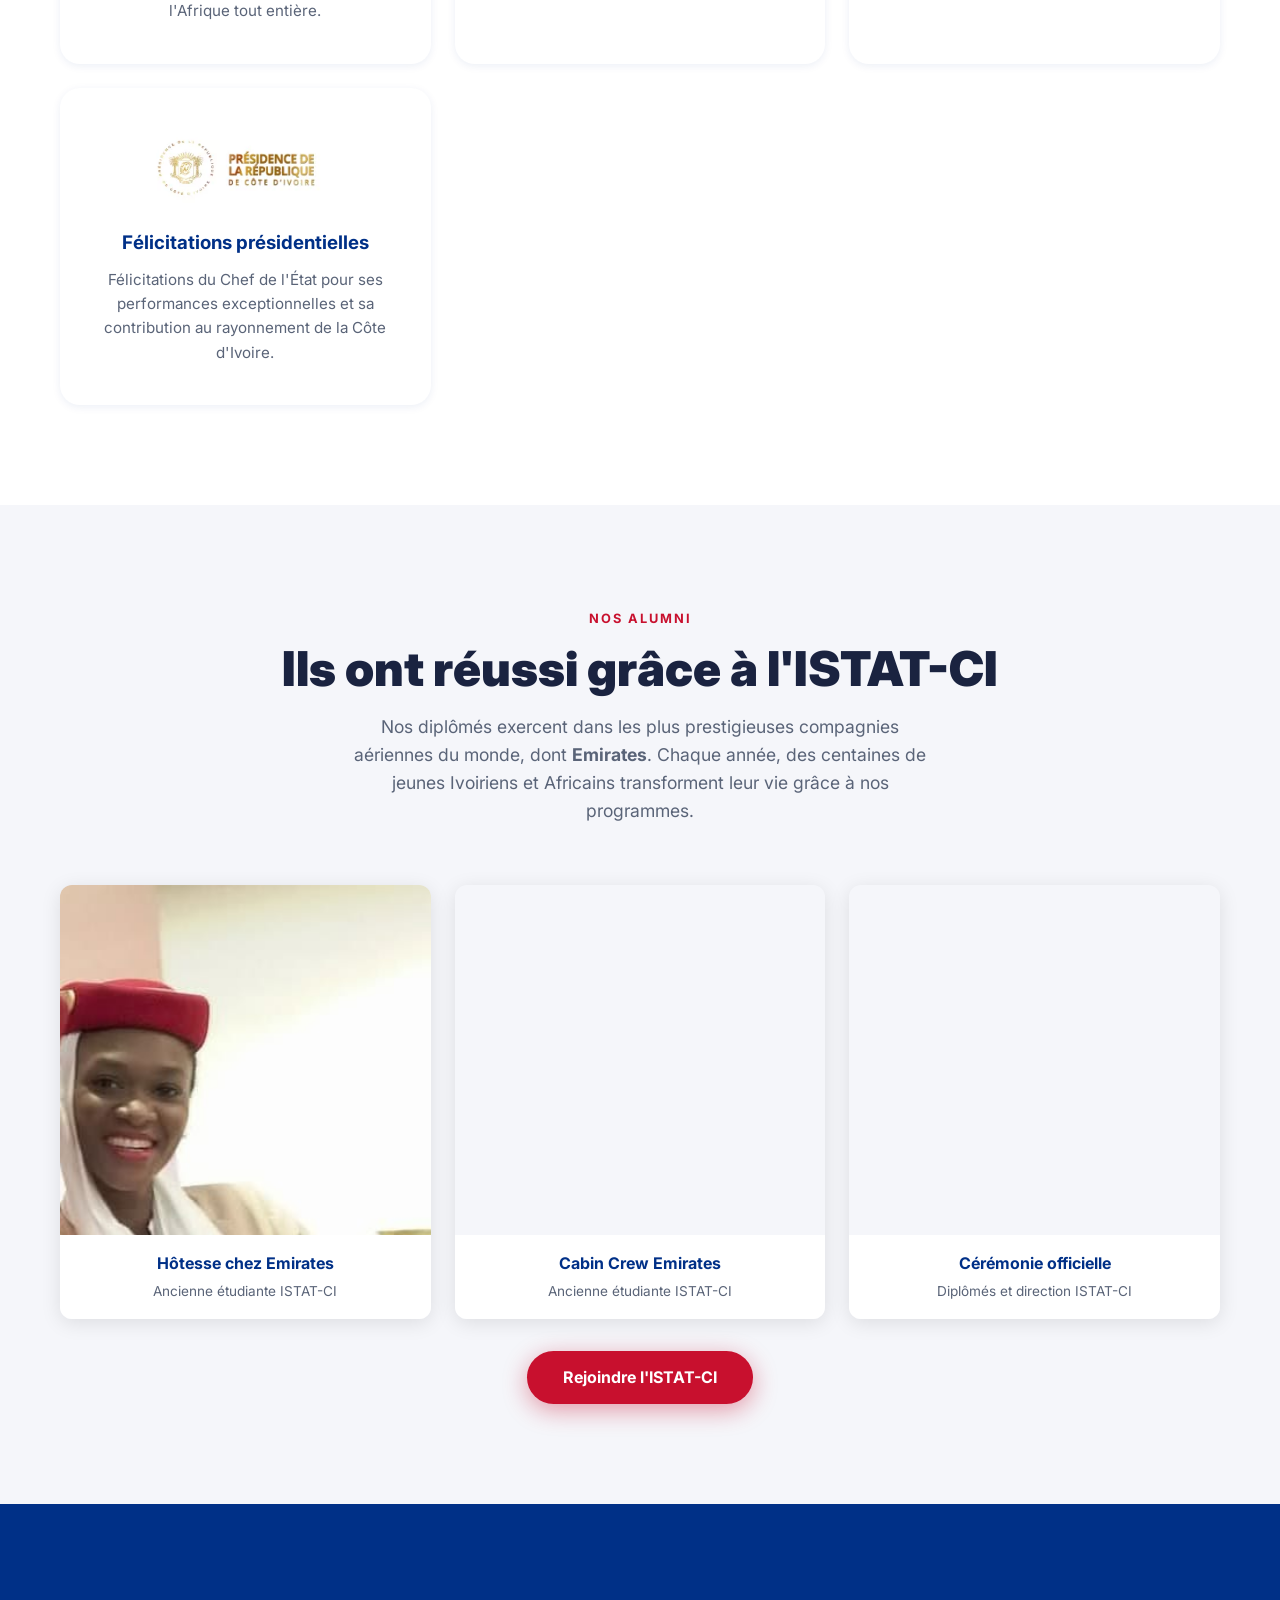
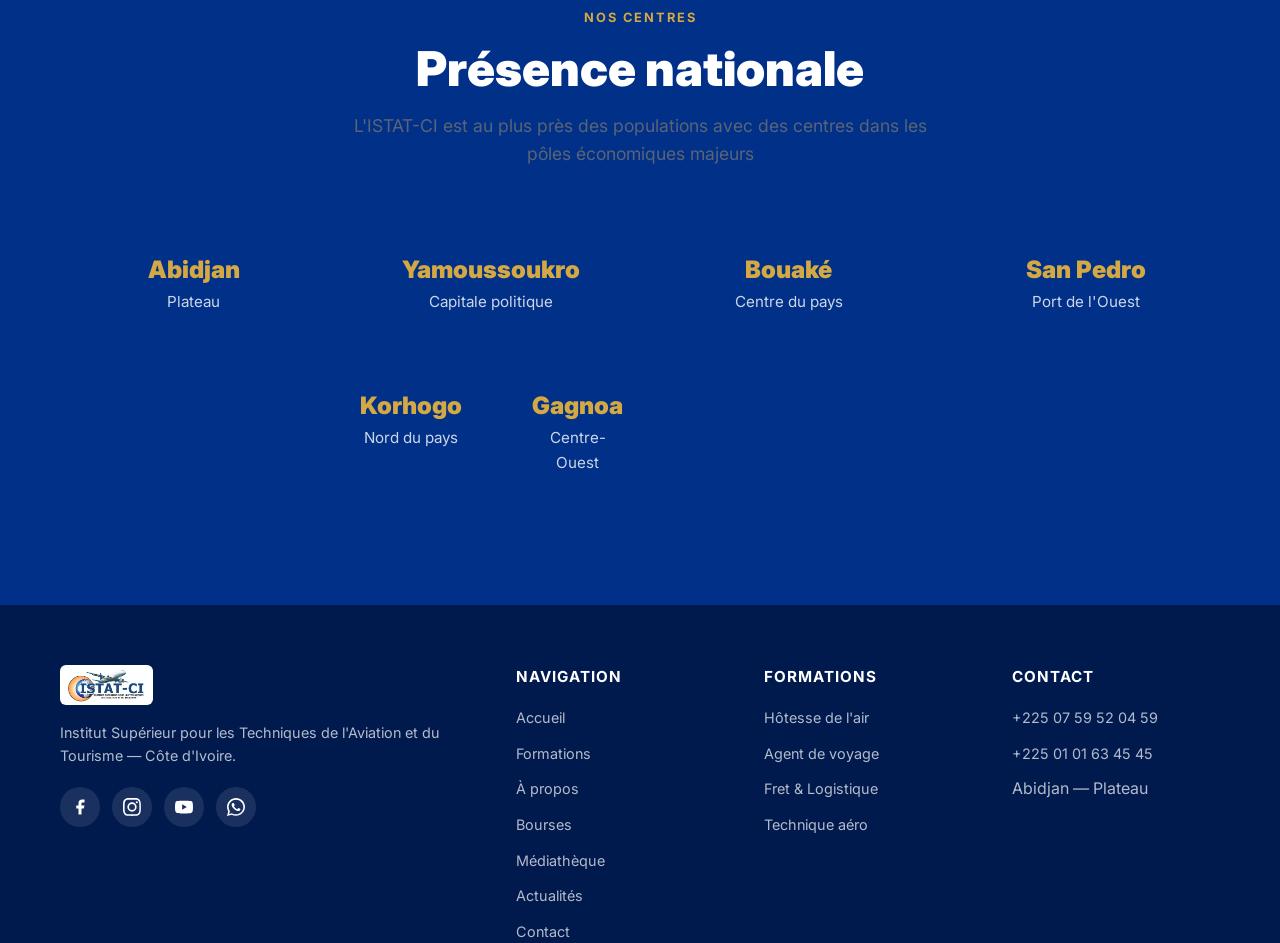
==== commit f3aa7414: "Mise à jour complète du site ISTAT-CI — 11-12 juillet 2026 - Page accueil : badges, texte principal," ====
--- a/pages/a-propos.html
+++ b/pages/a-propos.html
@@ -18,11 +18,11 @@
     <a href="../index.html" class="nav-logo"><img src="../assets/images/logo.jpg" alt="ISTAT-CI"></a>
     <ul class="nav-links">
       <li><a href="../index.html">Accueil</a></li>
+      <li><a href="actualites.html">Actualités</a></li>
       <li><a href="formations.html">Formations</a></li>
+      <li><a href="bourses.html">Bourses</a></li>
+      <li><a href="mediatheque.html">Galerie</a></li>
       <li><a href="a-propos.html" class="active">À propos</a></li>
-      <li><a href="bourses.html">Bourses</a></li>
-      <li><a href="mediatheque.html">Médiathèque</a></li>
-      <li><a href="actualites.html">Actualités</a></li>
       <li><a href="contact.html">Contact</a></li>
       <li><a href="preinscription.html" class="nav-cta">S'inscrire</a></li>
     </ul>
@@ -45,6 +45,7 @@
       <div class="transform-text reveal-left">
         <span class="label" style="color:var(--gold);font-size:0.8rem;font-weight:700;text-transform:uppercase;letter-spacing:2px;">Notre mission</span>
         <h3>Transformer la passion en carrière internationale</h3>
+        <p>Faire de l'école une véritable entreprise et des étudiants, des professionnels en devenir.</p>
         <p>L'Institut Supérieur pour les Techniques de l'Aviation et du Tourisme (ISTAT-CI) s'est imposé comme la référence incontournable en Côte d'Ivoire pour la formation des élites dans les secteurs de l'aviation, du voyage, du tourisme et de la logistique.</p>
         <p>Notre mission est de transformer la passion des jeunes talents en une carrière internationale dynamique, en leur offrant un encadrement de haut niveau alliant rigueur académique et immersion professionnelle.</p>
       </div>
@@ -60,7 +61,7 @@
   <div class="container">
     <div class="section-header reveal">
       <span class="label">Découvrez l'ISTAT-CI</span>
-      <h2>Une école, un avenir</h2>
+      <h2>Une école, un avenir !</h2>
     </div>
     <div class="reveal" style="max-width:900px;margin:0 auto;border-radius:var(--radius-lg);overflow:hidden;box-shadow:var(--shadow-lg);">
       <video controls playsinline poster="../assets/images/equipe_tarmac.jpg" style="width:100%;display:block;">
@@ -76,14 +77,14 @@
     <div class="section-header reveal">
       <span class="label">Reconnaissance</span>
       <h2>Une excellence certifiée</h2>
-      <p>L'ISTAT-CI se distingue par son prestige et la qualité de ses enseignements</p>
+      <p>L'ISTAT-CI se distingue par son prestige et la qualité de ses enseignements. L'ISTAT-CI reste à ce jour, le seul établissement de notre pays et l'un des rares en Afrique subsaharienne, qui développe avec des programmes d'insertion socioprofessionnelle intégrés, des formations dans son domaine d'activité.</p>
     </div>
     <div class="formations-grid">
       <div class="formation-card reveal" style="text-align:center;">
         <div style="padding:40px 30px;">
           <img src="../assets/images/iata_logo.webp" alt="IATA" style="height:80px;margin:0 auto 20px;object-fit:contain;">
           <h3 style="color:var(--navy);margin-bottom:10px;">Certifié IATA Canada</h3>
-          <p style="color:var(--gray-600);font-size:0.95rem;">Seule école de Côte d'Ivoire distinguée par l'Association Internationale du Transport Aérien (Montréal, Canada).</p>
+          <p style="color:var(--gray-600);font-size:0.95rem;">Ses grandes performances et sa forte contribution au développement de la formation des professionnels de l'industrie du voyage, du tourisme, de la sûreté et des techniques aéroportuaires lui ont valu en Janvier 2013 le prix de la meilleure école IATA d'Afrique à Montréal — Canada. Une distinction qui honore la Côte d'Ivoire et l'Afrique tout entière.</p>
         </div>
       </div>
       <div class="formation-card reveal" style="text-align:center;">
@@ -91,6 +92,13 @@
           <img src="../assets/images/anac_logo.jpeg" alt="ANAC" style="height:80px;margin:0 auto 20px;object-fit:contain;">
           <h3 style="color:var(--navy);margin-bottom:10px;">Agréé par l'ANAC</h3>
           <p style="color:var(--gray-600);font-size:0.95rem;">Certifié par l'Autorité Nationale de l'Aviation Civile de Côte d'Ivoire pour la qualité de ses programmes.</p>
+        </div>
+      </div>
+      <div class="formation-card reveal" style="text-align:center;">
+        <div style="padding:40px 30px;">
+          <img src="../assets/images/logo_fdfp.jpeg" alt="FDFP" style="height:80px;margin:0 auto 20px;object-fit:contain;">
+          <h3 style="color:var(--navy);margin-bottom:10px;">Agréé par le FDFP</h3>
+          <p style="color:var(--gray-600);font-size:0.95rem;">Agréé par le Fonds de Développement de la Formation Professionnelle pour la qualité de ses formations.</p>
         </div>
       </div>
       <div class="formation-card reveal" style="text-align:center;">
@@ -191,7 +199,7 @@
           <a href="https://www.facebook.com/profile.php?id=61577491554635" target="_blank" rel="noopener" aria-label="Facebook"><svg viewBox="0 0 24 24"><path d="M18 2h-3a5 5 0 0 0-5 5v3H7v4h3v8h4v-8h3l1-4h-4V7a1 1 0 0 1 1-1h3z"/></svg></a>
           <a href="https://www.instagram.com/istat.ci/" target="_blank" rel="noopener" aria-label="Instagram"><svg viewBox="0 0 24 24"><path d="M12 2.2c3.2 0 3.6 0 4.8.1 1.2.1 1.8.2 2.2.4.6.2 1 .5 1.4.9.4.4.7.8.9 1.4.2.4.4 1 .4 2.2.1 1.3.1 1.6.1 4.8s0 3.6-.1 4.8c-.1 1.2-.2 1.8-.4 2.2-.2.6-.5 1-.9 1.4-.4.4-.8.7-1.4.9-.4.2-1 .4-2.2.4-1.3.1-1.6.1-4.8.1s-3.6 0-4.8-.1c-1.2-.1-1.8-.2-2.2-.4-.6-.2-1-.5-1.4-.9-.4-.4-.7-.8-.9-1.4-.2-.4-.4-1-.4-2.2C2.2 15.6 2.2 15.2 2.2 12s0-3.6.1-4.8c.1-1.2.2-1.8.4-2.2.2-.6.5-1 .9-1.4.4-.4.8-.7 1.4-.9.4-.2 1-.4 2.2-.4C8.4 2.2 8.8 2.2 12 2.2zM12 0C8.7 0 8.3 0 7.1.1 5.8.1 4.9.3 4.1.6c-.8.3-1.5.7-2.1 1.3C1.3 2.6.9 3.3.6 4.1.3 4.9.1 5.8.1 7.1 0 8.3 0 8.7 0 12s0 3.7.1 4.9c.1 1.3.3 2.1.6 2.9.3.8.7 1.5 1.3 2.1.7.7 1.3 1.1 2.1 1.3.8.3 1.7.5 2.9.6 1.2.1 1.6.1 4.9.1s3.7 0 4.9-.1c1.3-.1 2.1-.3 2.9-.6.8-.3 1.5-.7 2.1-1.3.7-.7 1.1-1.3 1.3-2.1.3-.8.5-1.7.6-2.9.1-1.2.1-1.6.1-4.9s0-3.7-.1-4.9c-.1-1.3-.3-2.1-.6-2.9-.3-.8-.7-1.5-1.3-2.1C21.4 1.3 20.7.9 19.9.6 19.1.3 18.2.1 16.9.1 15.7 0 15.3 0 12 0zm0 5.8a6.2 6.2 0 1 0 0 12.4A6.2 6.2 0 0 0 12 5.8zM12 16a4 4 0 1 1 0-8 4 4 0 0 1 0 8zm6.4-11.8a1.4 1.4 0 1 0 0 2.8 1.4 1.4 0 0 0 0-2.8z"/></svg></a>
           <a href="https://www.youtube.com/@IstatC%C3%B4tedIvoire" target="_blank" rel="noopener" aria-label="YouTube"><svg viewBox="0 0 24 24"><path d="M23.5 6.2a3 3 0 0 0-2.1-2.1C19.5 3.5 12 3.5 12 3.5s-7.5 0-9.4.6A3 3 0 0 0 .5 6.2C0 8.1 0 12 0 12s0 3.9.5 5.8a3 3 0 0 0 2.1 2.1c1.9.6 9.4.6 9.4.6s7.5 0 9.4-.6a3 3 0 0 0 2.1-2.1c.5-1.9.5-5.8.5-5.8s0-3.9-.5-5.8zM9.5 15.6V8.4l6.3 3.6-6.3 3.6z"/></svg></a>
-        </div>
+          <a href="https://wa.me/2250759520459" target="_blank" rel="noopener" aria-label="WhatsApp"><svg viewBox="0 0 24 24"><path d="M17.5 14.4c-.3-.1-1.7-.8-2-1-.3-.1-.5-.1-.7.2-.2.3-.8 1-.9 1.1-.2.2-.3.2-.6.1-.3-.1-1.2-.5-2.3-1.4-.9-.8-1.4-1.7-1.6-2-.2-.3 0-.5.1-.6.1-.1.3-.3.4-.5.1-.2.2-.3.3-.5.1-.2 0-.4 0-.5-.1-.1-.7-1.6-.9-2.2-.3-.6-.5-.5-.7-.5h-.6c-.2 0-.5.1-.8.4-.3.3-1 1-1 2.4s1 2.8 1.2 3c.1.2 2 3.1 4.9 4.3.7.3 1.2.5 1.6.6.7.2 1.3.2 1.8.1.5-.1 1.7-.7 1.9-1.4.2-.7.2-1.2.2-1.4-.1-.1-.3-.2-.6-.3zM12 21.8c-1.8 0-3.5-.5-5-1.3l-.4-.2-3.7 1 1-3.6-.2-.4c-1-1.5-1.5-3.3-1.5-5.2C2.2 6.6 6.6 2.2 12 2.2s9.8 4.4 9.8 9.8-4.4 9.8-9.8 9.8zM12 0C5.4 0 0 5.4 0 12c0 2.1.6 4.2 1.6 5.9L0 24l6.3-1.6c1.7.9 3.7 1.4 5.7 1.4 6.6 0 12-5.4 12-12S18.6 0 12 0z"/></svg></a>        </div>
       </div>
       <div>
         <h5>Navigation</h5>
@@ -208,7 +216,7 @@
         <ul><li><a href="tel:+2250759520459">+225 07 59 52 04 59</a></li><li><a href="tel:+2250101634545">+225 01 01 63 45 45</a></li><li>Abidjan — Plateau</li></ul>
       </div>
     </div>
-    <div class="footer-bottom">ISTAT-CI © 2026 — Tous droits réservés. Une école, un avenir.</div>
+    <div class="footer-bottom">ISTAT-CI © 2026 — Tous droits réservés. Une école, un avenir !</div>
   </div>
 </footer>
 <script src="../js/main.js"></script>
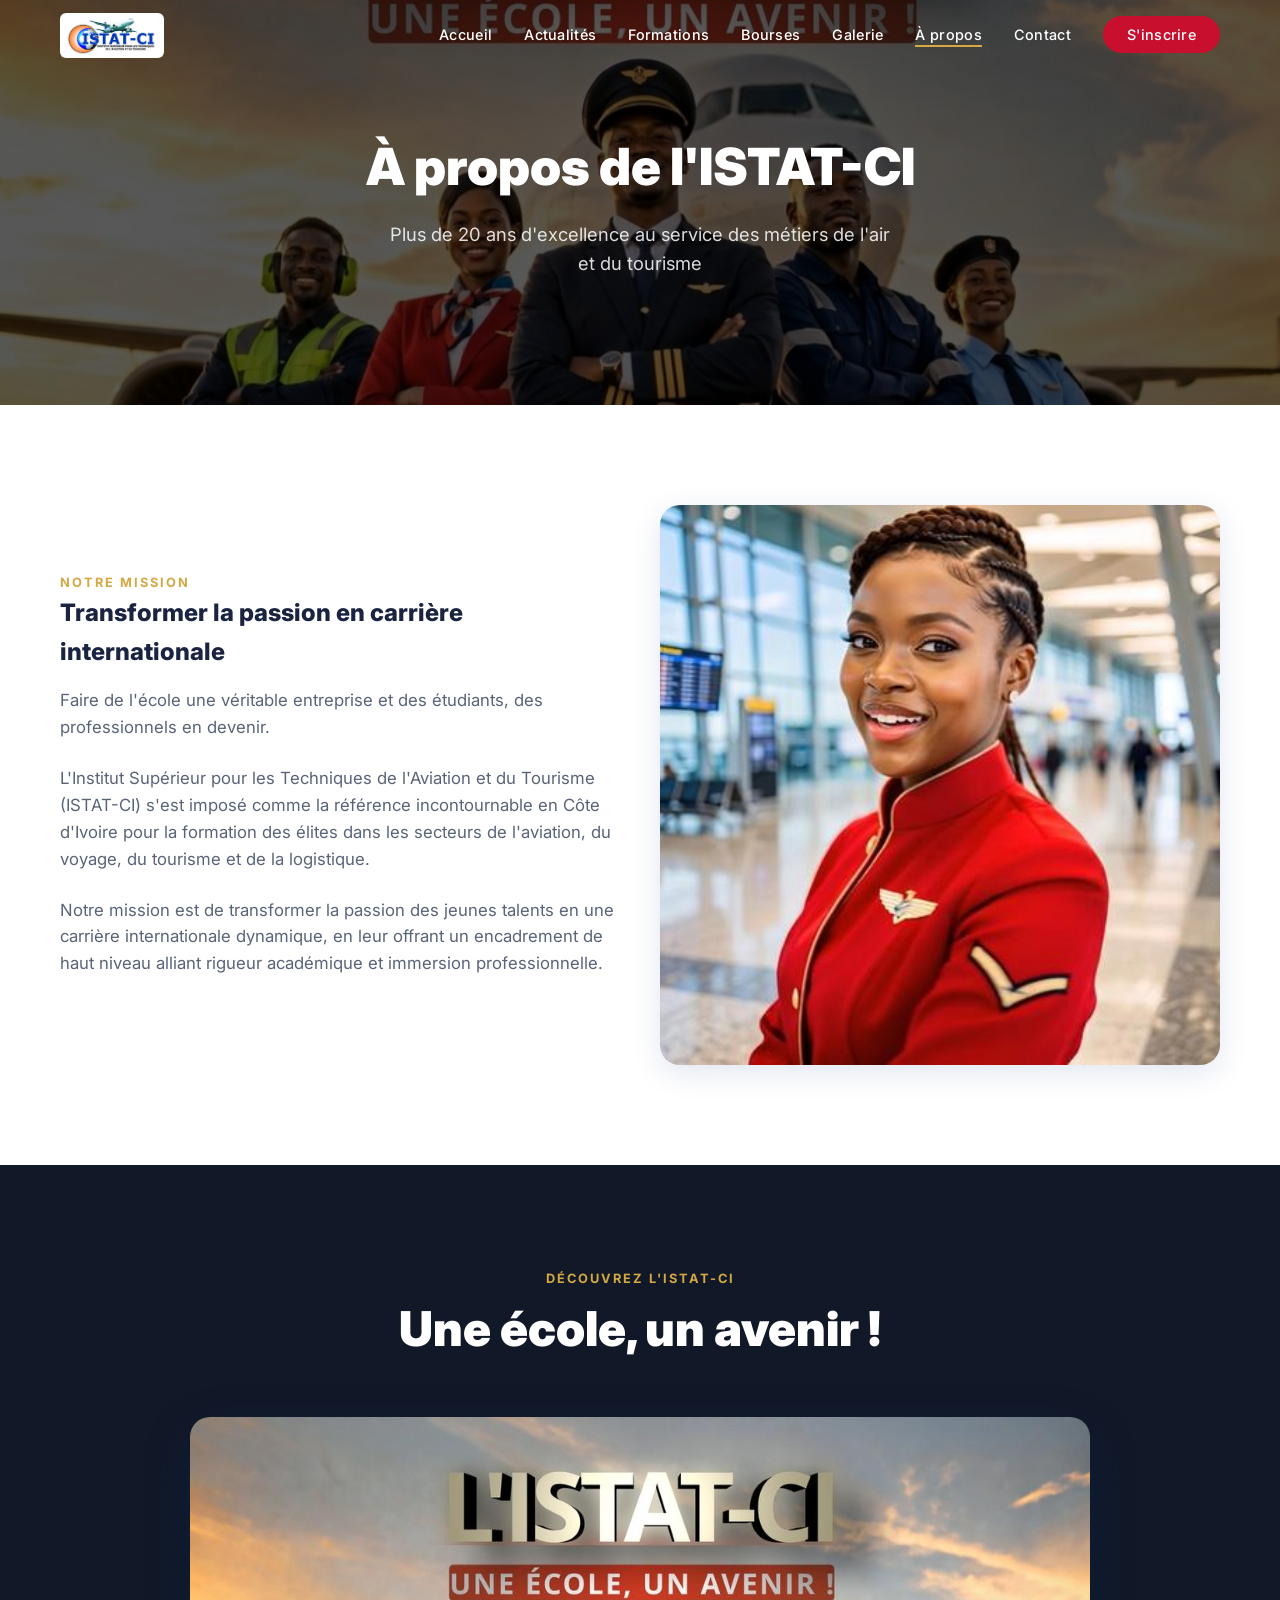
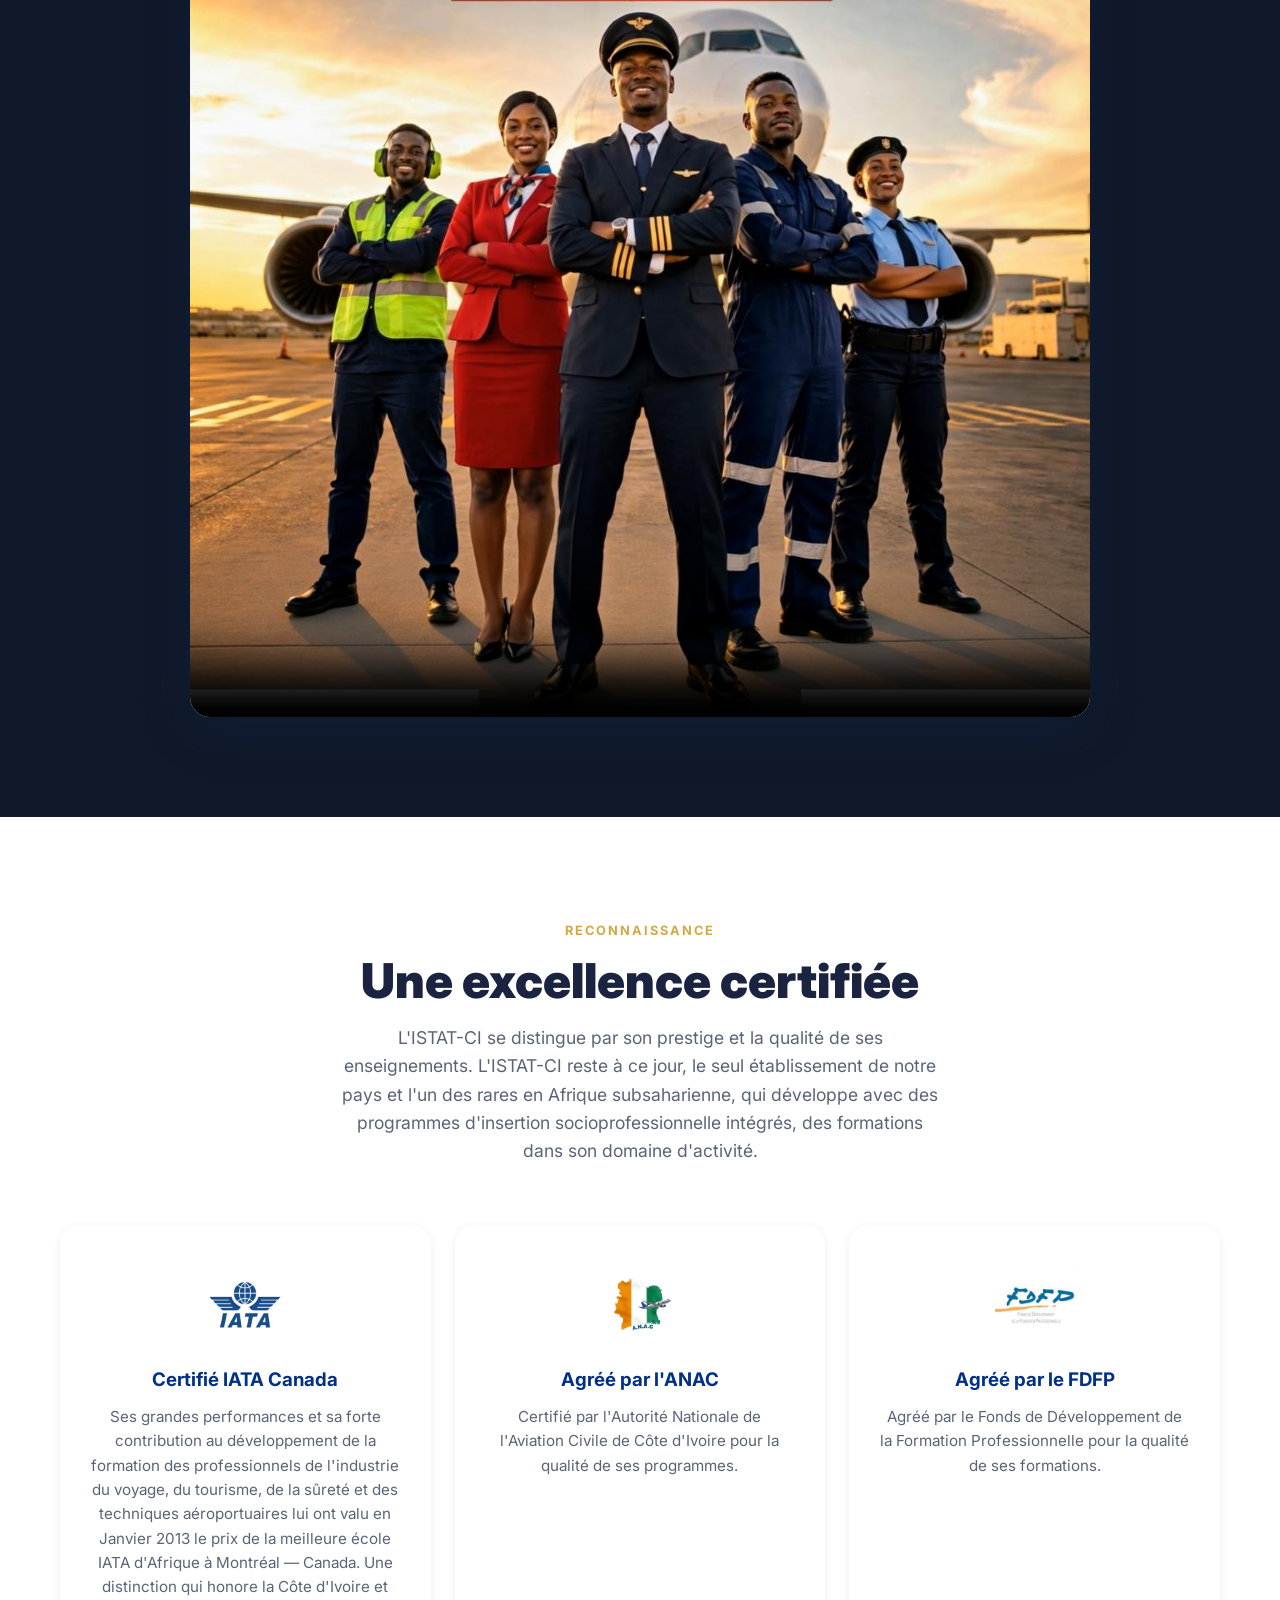
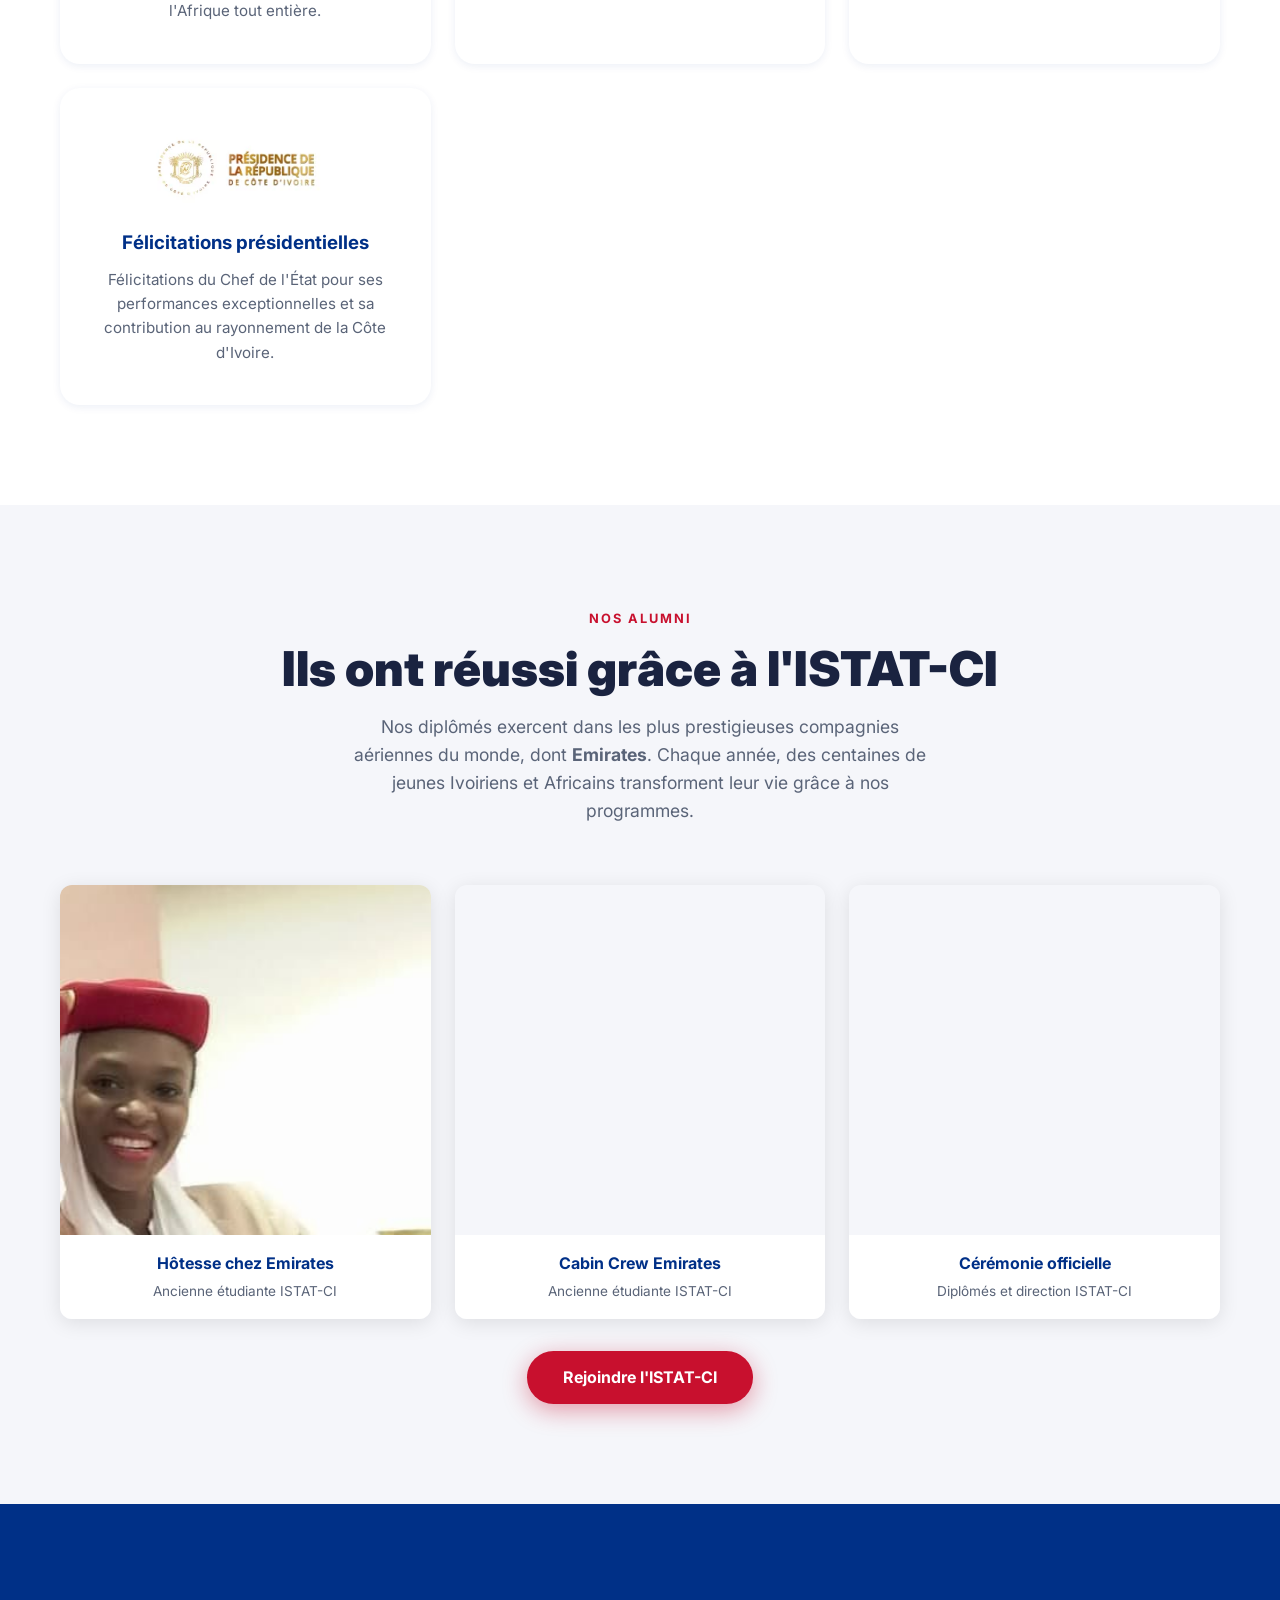
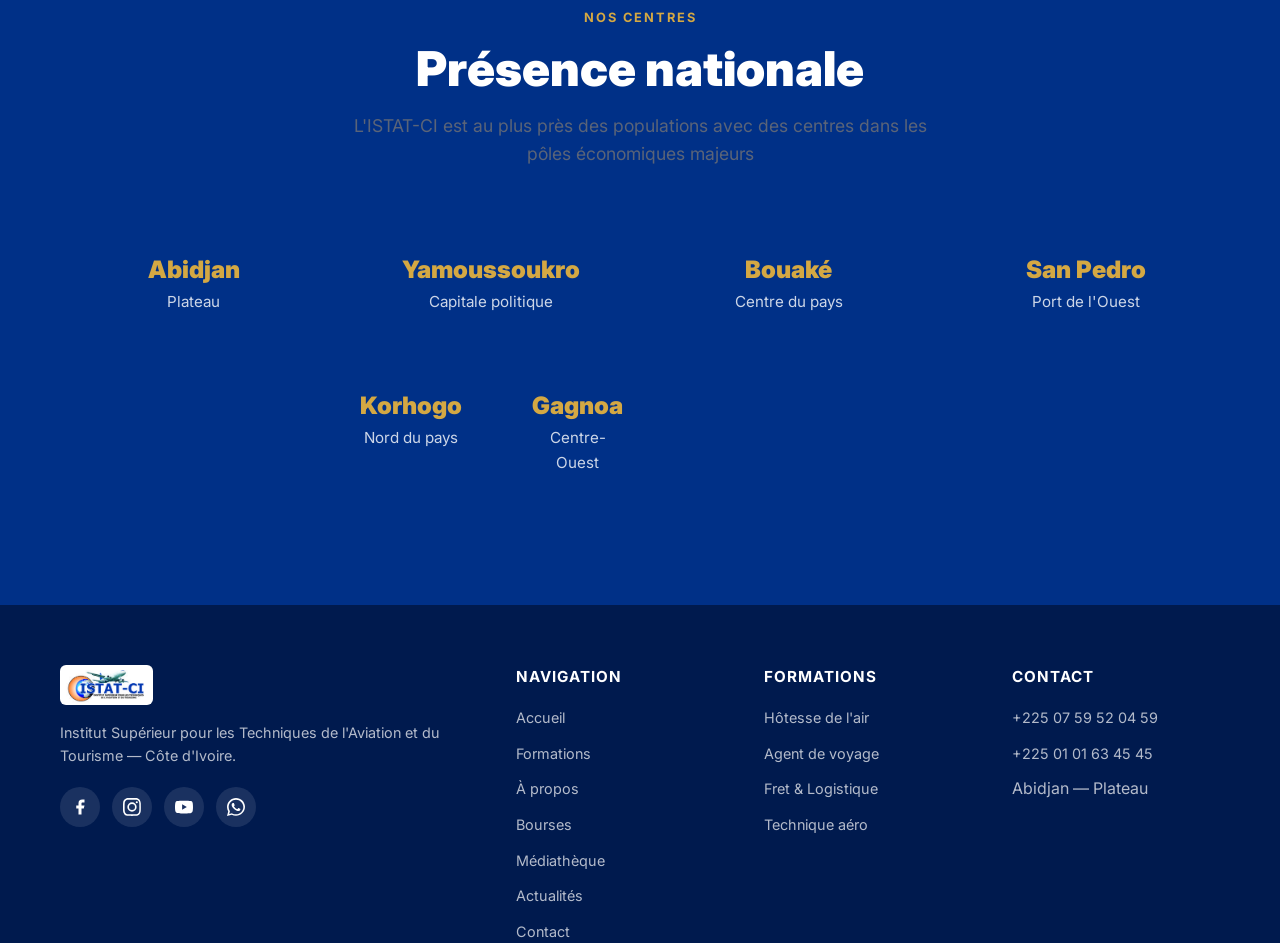
==== commit 31833b2e: "Optimisation performance : images compressées, srcset natif, vidéo masquée sur mobile - Logo : 2.8 M" ====
--- a/pages/a-propos.html
+++ b/pages/a-propos.html
@@ -50,7 +50,7 @@
         <p>Notre mission est de transformer la passion des jeunes talents en une carrière internationale dynamique, en leur offrant un encadrement de haut niveau alliant rigueur académique et immersion professionnelle.</p>
       </div>
       <div class="transform-image reveal-right">
-        <img src="../assets/images/hotesse_portrait.jpg" alt="Hôtesse de l'air ISTAT-CI" loading="lazy">
+        <img src="../assets/images/hotesse_portrait.jpg" alt="Hôtesse de l'air ISTAT-CI" loading="lazy" srcset="../assets/images/small/hotesse_portrait.jpg 400w, ../assets/images/medium/hotesse_portrait.jpg 800w, ../assets/images/hotesse_portrait.jpg 1600w" sizes="(max-width: 480px) 400px, (max-width: 1024px) 800px, 1600px">
       </div>
     </div>
   </div>
@@ -122,21 +122,21 @@
     </div>
     <div style="display:grid;grid-template-columns:repeat(3,1fr);gap:24px;margin-top:40px;" class="reveal">
       <div style="border-radius:12px;overflow:hidden;box-shadow:0 4px 20px rgba(0,0,0,0.1);">
-        <img src="../assets/images/alumni_1.jpeg" alt="Ancienne étudiante ISTAT-CI — Hôtesse Emirates" loading="lazy" style="width:100%;height:350px;object-fit:cover;object-position:center top;">
+        <img src="../assets/images/alumni_1.jpeg" alt="Ancienne étudiante ISTAT-CI — Hôtesse Emirates" loading="lazy" style="width:100%;height:350px;object-fit:cover;object-position:center top;" srcset="../assets/images/small/alumni_1.jpeg 400w, ../assets/images/medium/alumni_1.jpeg 800w, ../assets/images/alumni_1.jpeg 1600w" sizes="(max-width: 480px) 400px, (max-width: 1024px) 800px, 1600px">
         <div style="padding:16px;text-align:center;background:var(--white);">
           <p style="font-weight:700;color:var(--navy);margin-bottom:4px;">Hôtesse chez Emirates</p>
           <p style="font-size:0.85rem;color:var(--gray-600);">Ancienne étudiante ISTAT-CI</p>
         </div>
       </div>
       <div style="border-radius:12px;overflow:hidden;box-shadow:0 4px 20px rgba(0,0,0,0.1);">
-        <img src="../assets/images/alumni_2.png" alt="Ancienne étudiante ISTAT-CI — Crew Emirates" loading="lazy" style="width:100%;height:350px;object-fit:cover;object-position:center top;">
+        <img src="../assets/images/alumni_2.png" alt="Ancienne étudiante ISTAT-CI — Crew Emirates" loading="lazy" style="width:100%;height:350px;object-fit:cover;object-position:center top;" srcset="../assets/images/small/alumni_2.png 400w, ../assets/images/medium/alumni_2.png 800w, ../assets/images/alumni_2.png 1600w" sizes="(max-width: 480px) 400px, (max-width: 1024px) 800px, 1600px">
         <div style="padding:16px;text-align:center;background:var(--white);">
           <p style="font-weight:700;color:var(--navy);margin-bottom:4px;">Cabin Crew Emirates</p>
           <p style="font-size:0.85rem;color:var(--gray-600);">Ancienne étudiante ISTAT-CI</p>
         </div>
       </div>
       <div style="border-radius:12px;overflow:hidden;box-shadow:0 4px 20px rgba(0,0,0,0.1);">
-        <img src="../assets/images/alumni_3.png" alt="Alumni ISTAT-CI — Cérémonie officielle" loading="lazy" style="width:100%;height:350px;object-fit:cover;object-position:center top;">
+        <img src="../assets/images/alumni_3.png" alt="Alumni ISTAT-CI — Cérémonie officielle" loading="lazy" style="width:100%;height:350px;object-fit:cover;object-position:center top;" srcset="../assets/images/small/alumni_3.png 400w, ../assets/images/medium/alumni_3.png 800w, ../assets/images/alumni_3.png 1600w" sizes="(max-width: 480px) 400px, (max-width: 1024px) 800px, 1600px">
         <div style="padding:16px;text-align:center;background:var(--white);">
           <p style="font-weight:700;color:var(--navy);margin-bottom:4px;">Cérémonie officielle</p>
           <p style="font-size:0.85rem;color:var(--gray-600);">Diplômés et direction ISTAT-CI</p>
--- a/css/style.css
+++ b/css/style.css
@@ -294,6 +294,17 @@
 }
 .hero-video-controls button:hover { background: rgba(255,255,255,0.25); }
 
+@media (max-width: 768px) {
+  .hero-content { padding-top: 8vh; }
+  .hero-badges { margin-bottom: 20px; }
+  .hero-content h1 { margin-bottom: 14px; }
+  .hero-content p { margin-bottom: 20px; font-size: 0.95rem; }
+  .hero-cta-group { gap: 10px; }
+  .hero-cta-group .btn { padding: 12px 24px; font-size: 0.9rem; }
+  .hero-video { display: none; }
+  .hero-video-controls { display: none; }
+}
+
 /* ══════════ SECTIONS ══════════ */
 section { padding: 100px 0; }
 @media (max-width: 768px) { section { padding: 60px 0; } }
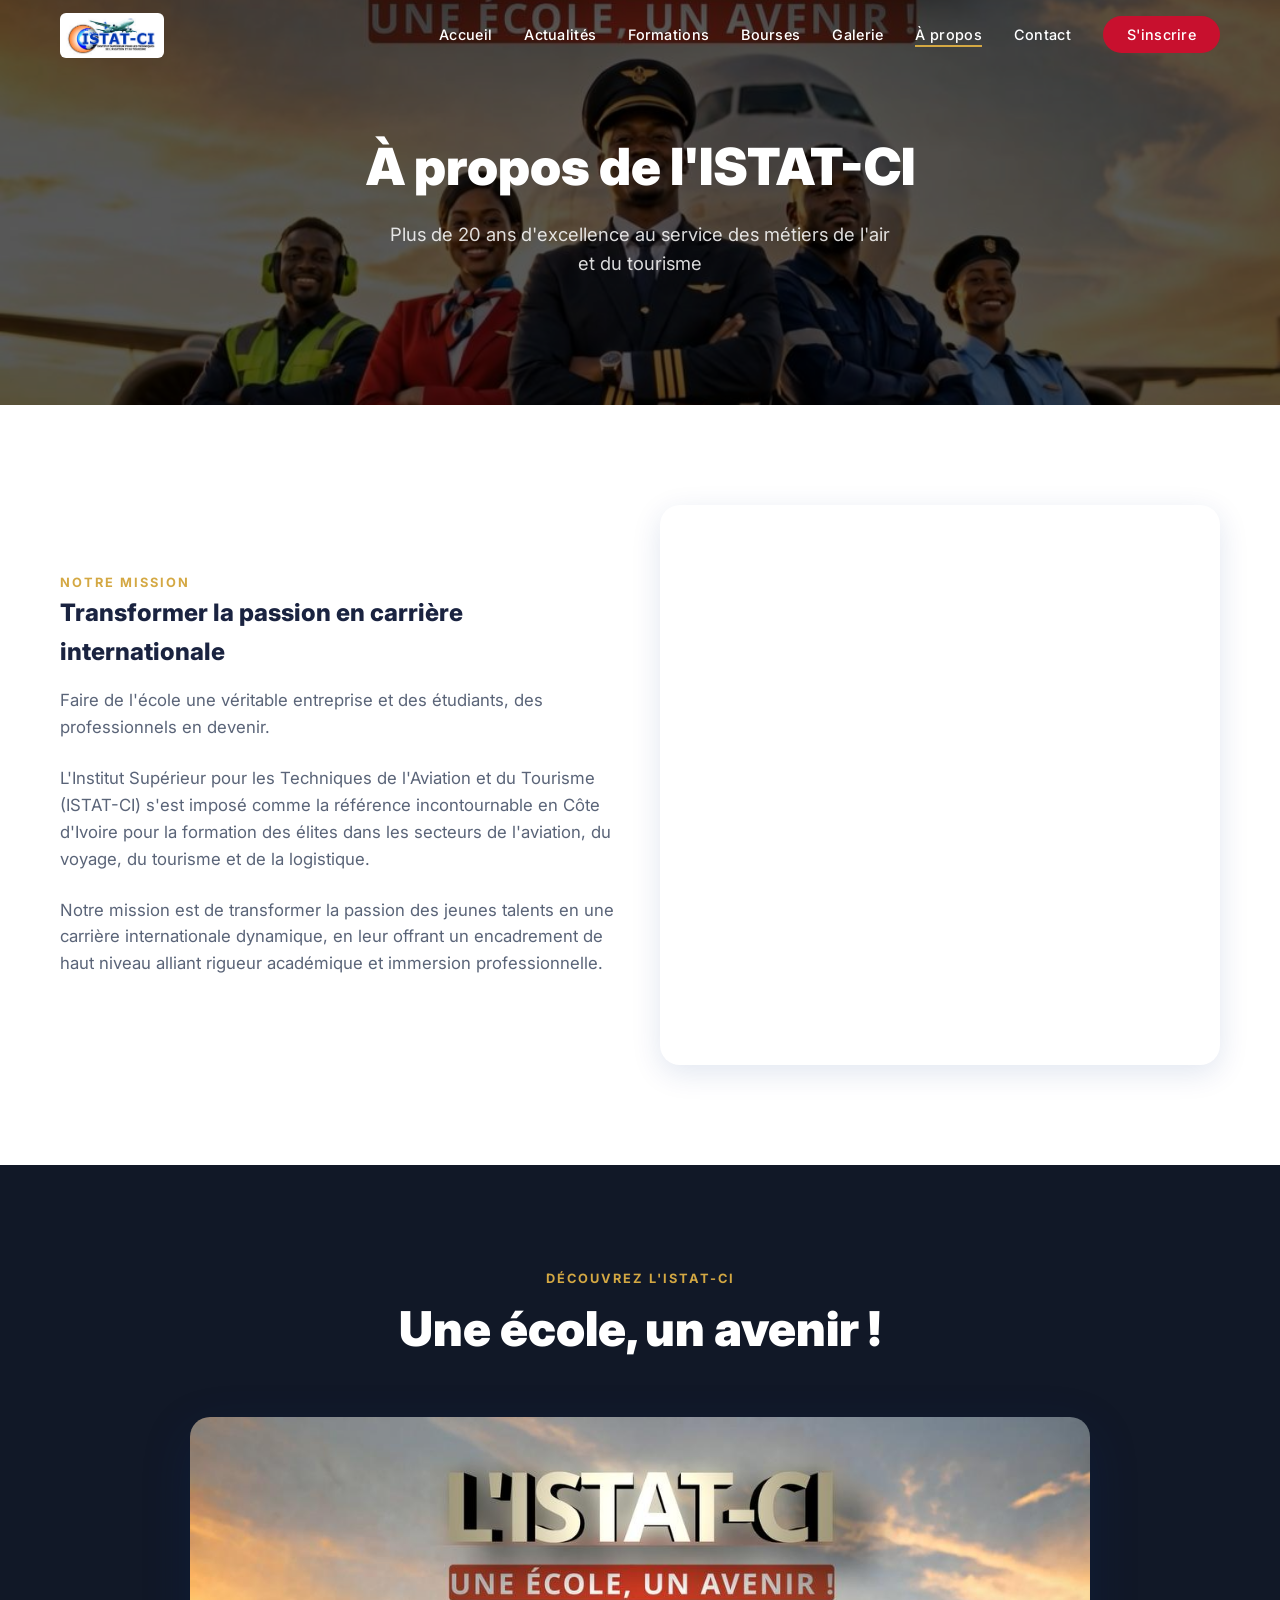
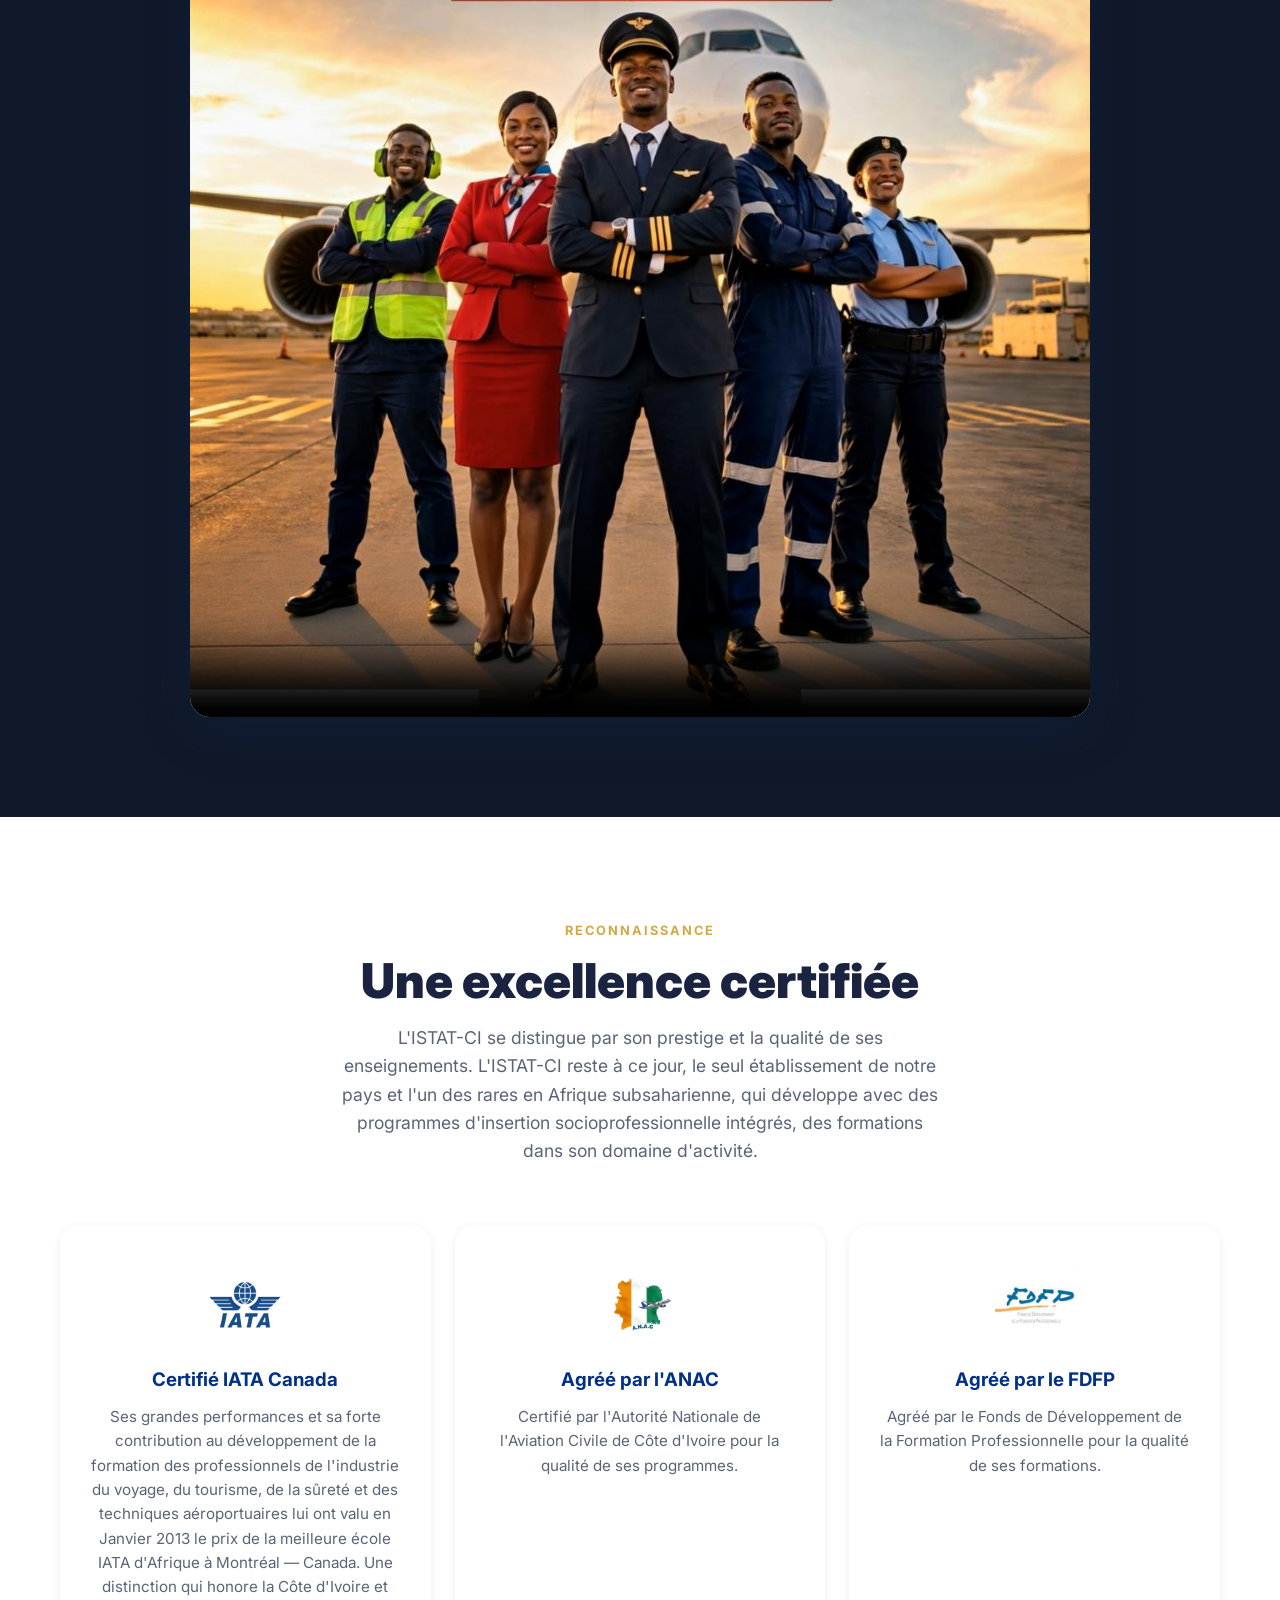
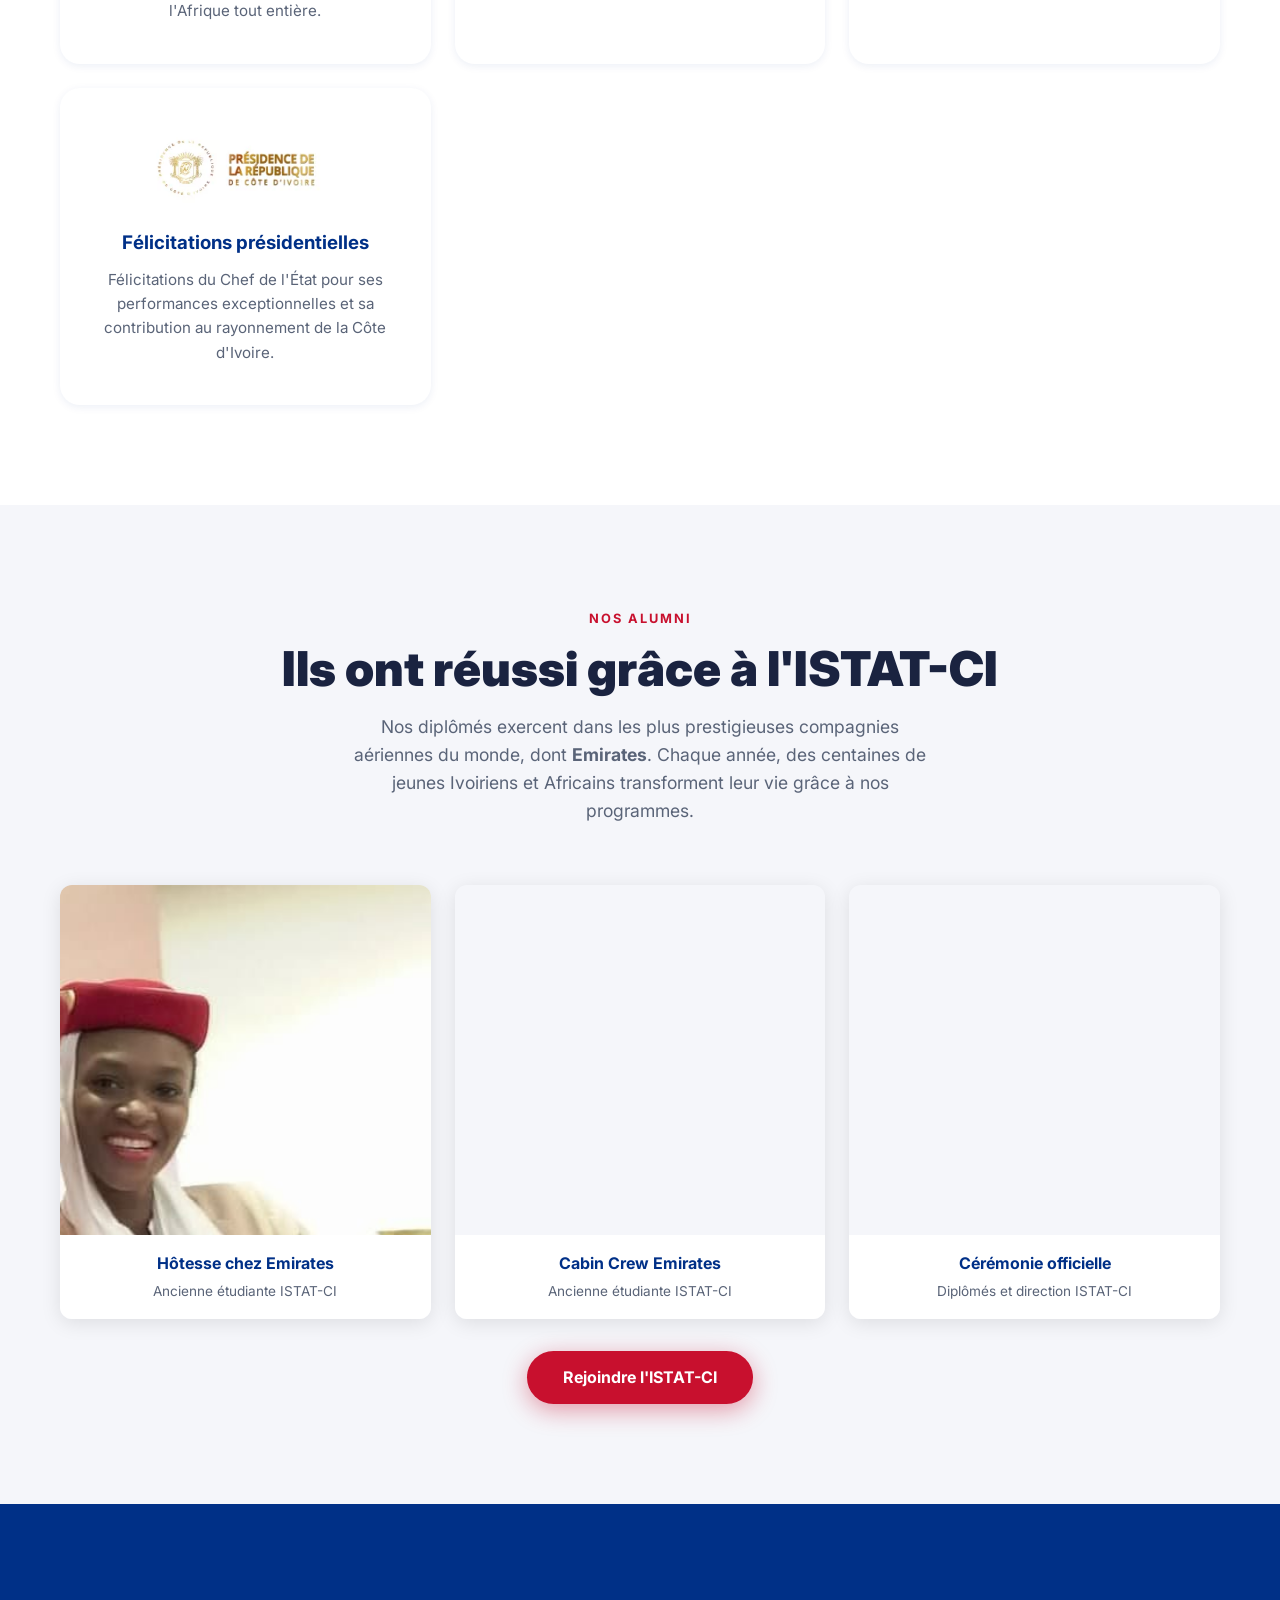
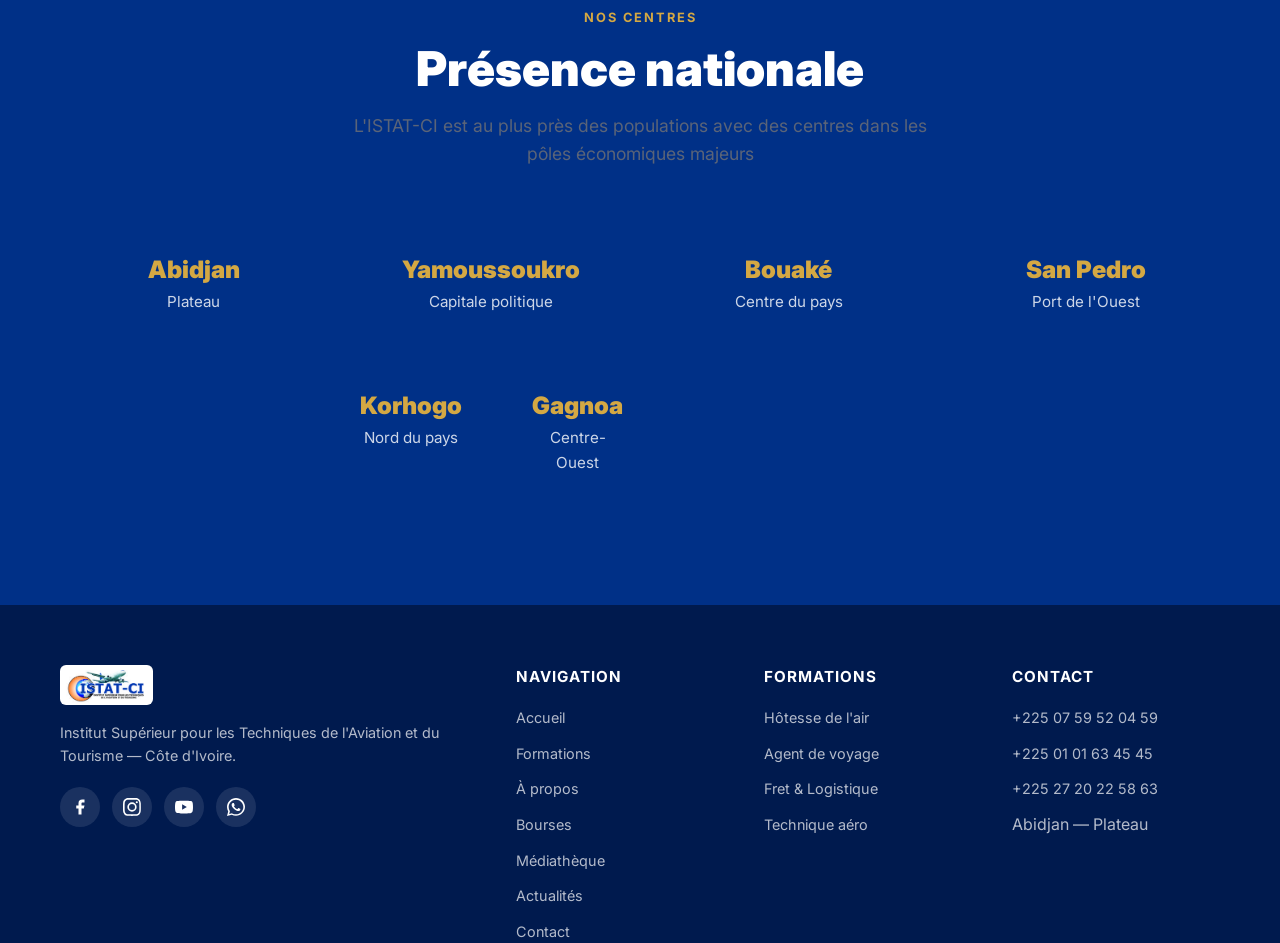
==== commit 963ca25c: "Ajout du numéro +225 27 20 22 58 63 dans tous les footers Co-Authored-By: Claude Opus 4.6 <noreply@a" ====
--- a/pages/a-propos.html
+++ b/pages/a-propos.html
@@ -213,7 +213,7 @@
       </div>
       <div>
         <h5>Contact</h5>
-        <ul><li><a href="tel:+2250759520459">+225 07 59 52 04 59</a></li><li><a href="tel:+2250101634545">+225 01 01 63 45 45</a></li><li>Abidjan — Plateau</li></ul>
+        <ul><li><a href="tel:+2250759520459">+225 07 59 52 04 59</a></li><li><a href="tel:+2250101634545">+225 01 01 63 45 45</a></li><li><a href="tel:+2252720225863">+225 27 20 22 58 63</a></li><li>Abidjan — Plateau</li></ul>
       </div>
     </div>
     <div class="footer-bottom">ISTAT-CI © 2026 — Tous droits réservés. Une école, un avenir !</div>
--- a/css/style.css
+++ b/css/style.css
@@ -301,8 +301,6 @@
   .hero-content p { margin-bottom: 20px; font-size: 0.95rem; }
   .hero-cta-group { gap: 10px; }
   .hero-cta-group .btn { padding: 12px 24px; font-size: 0.9rem; }
-  .hero-video { display: none; }
-  .hero-video-controls { display: none; }
 }
 
 /* ══════════ SECTIONS ══════════ */
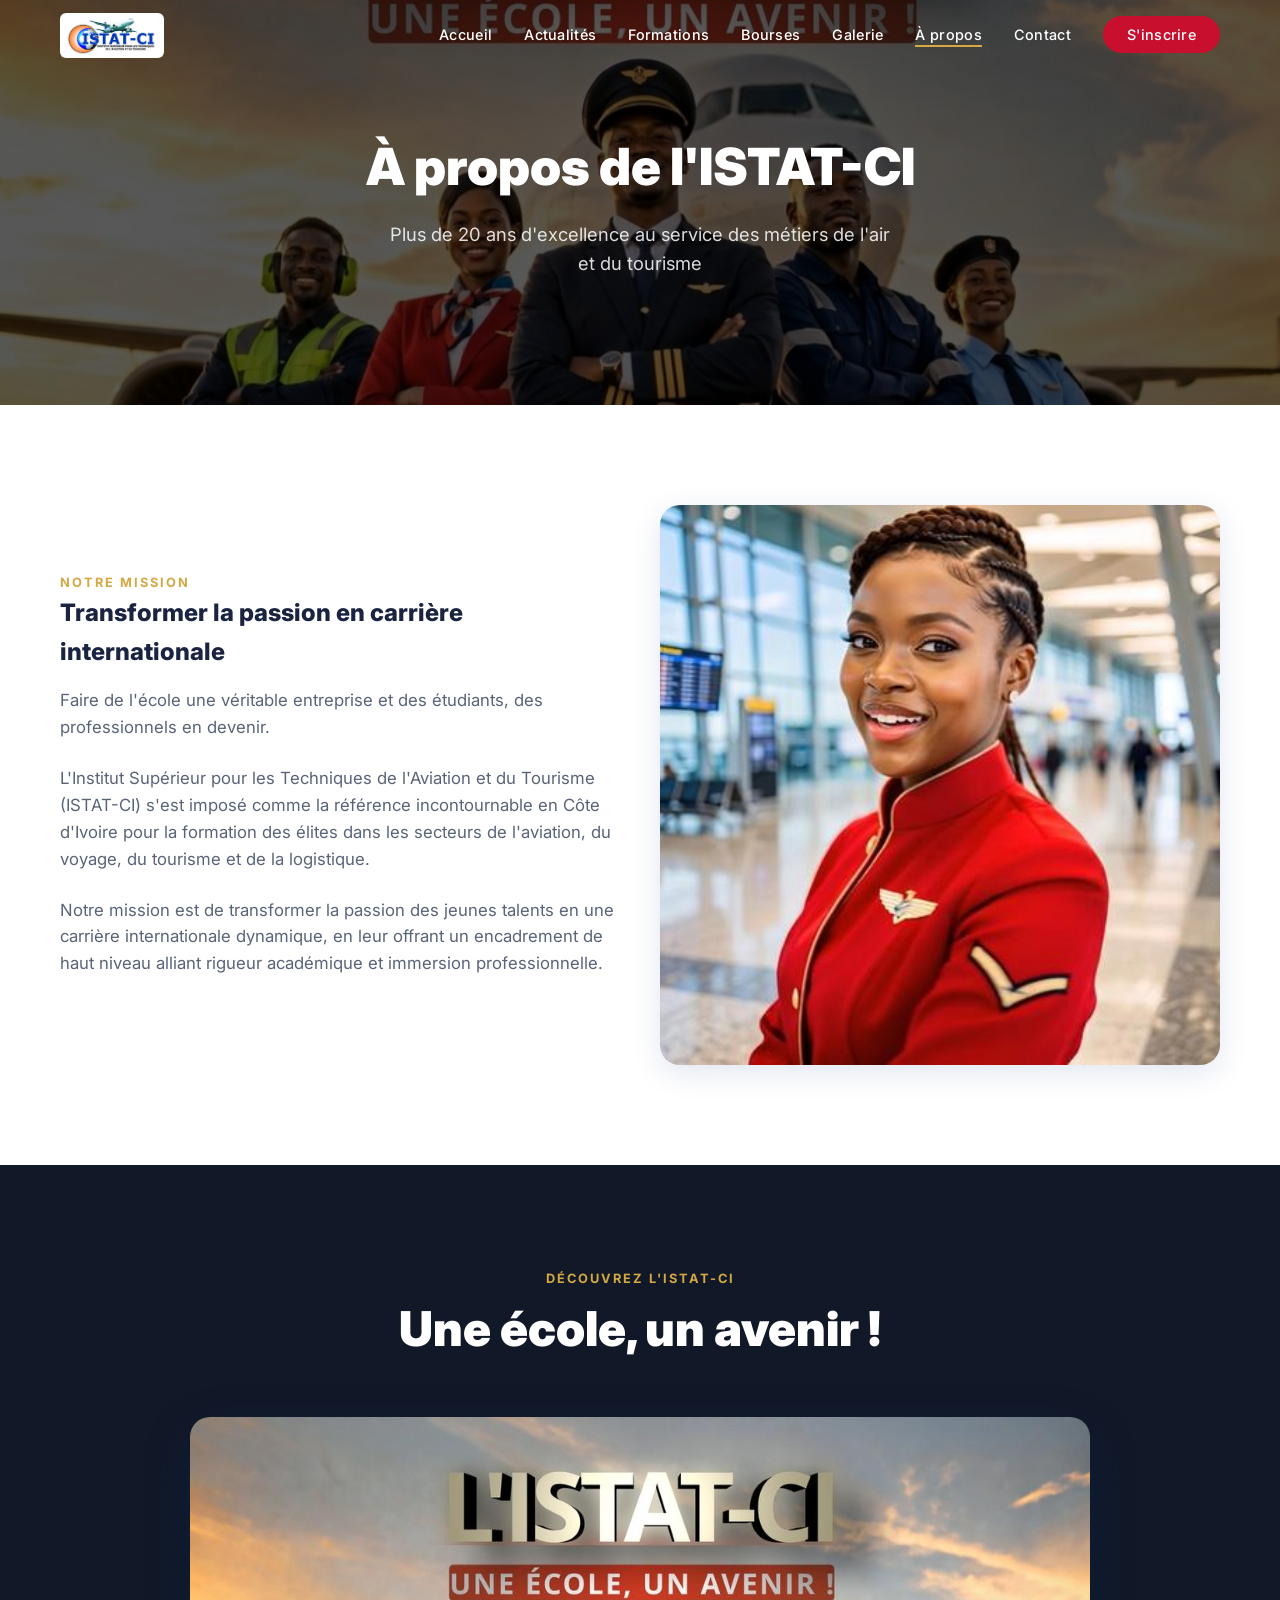
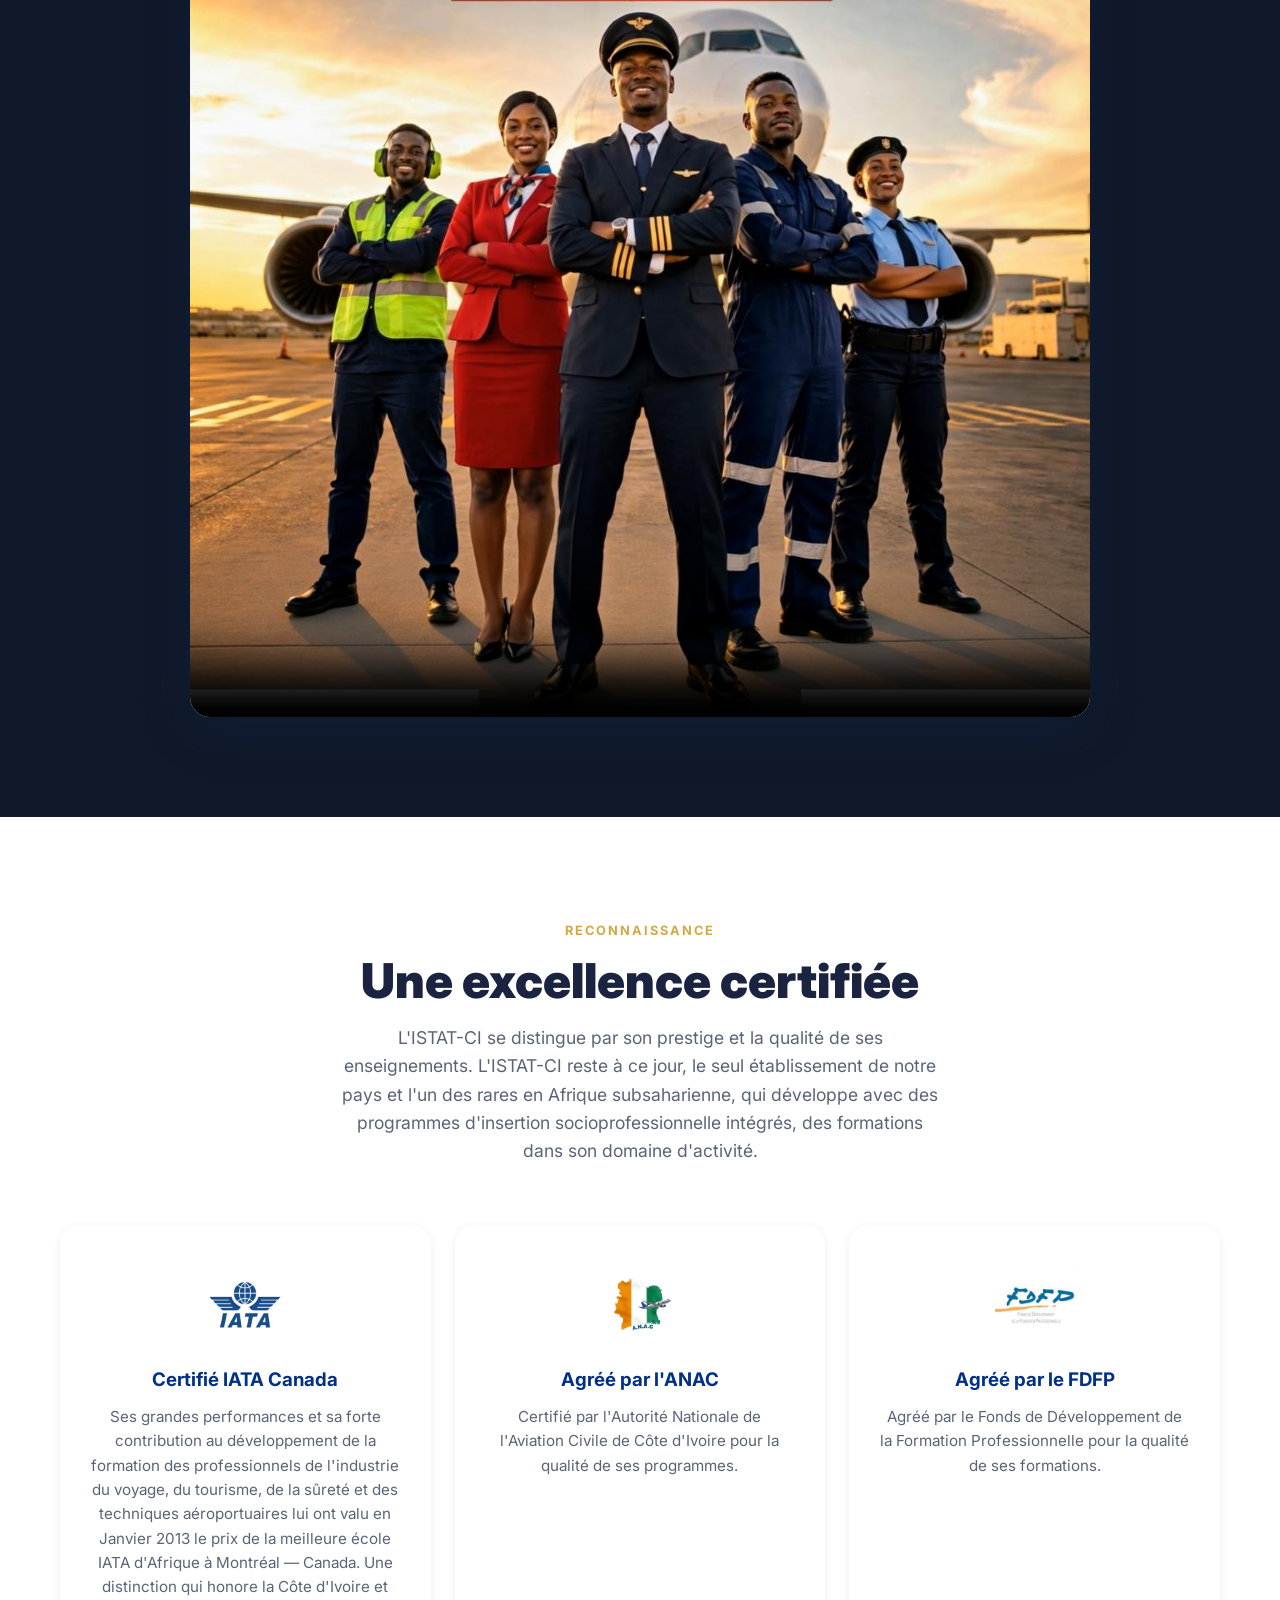
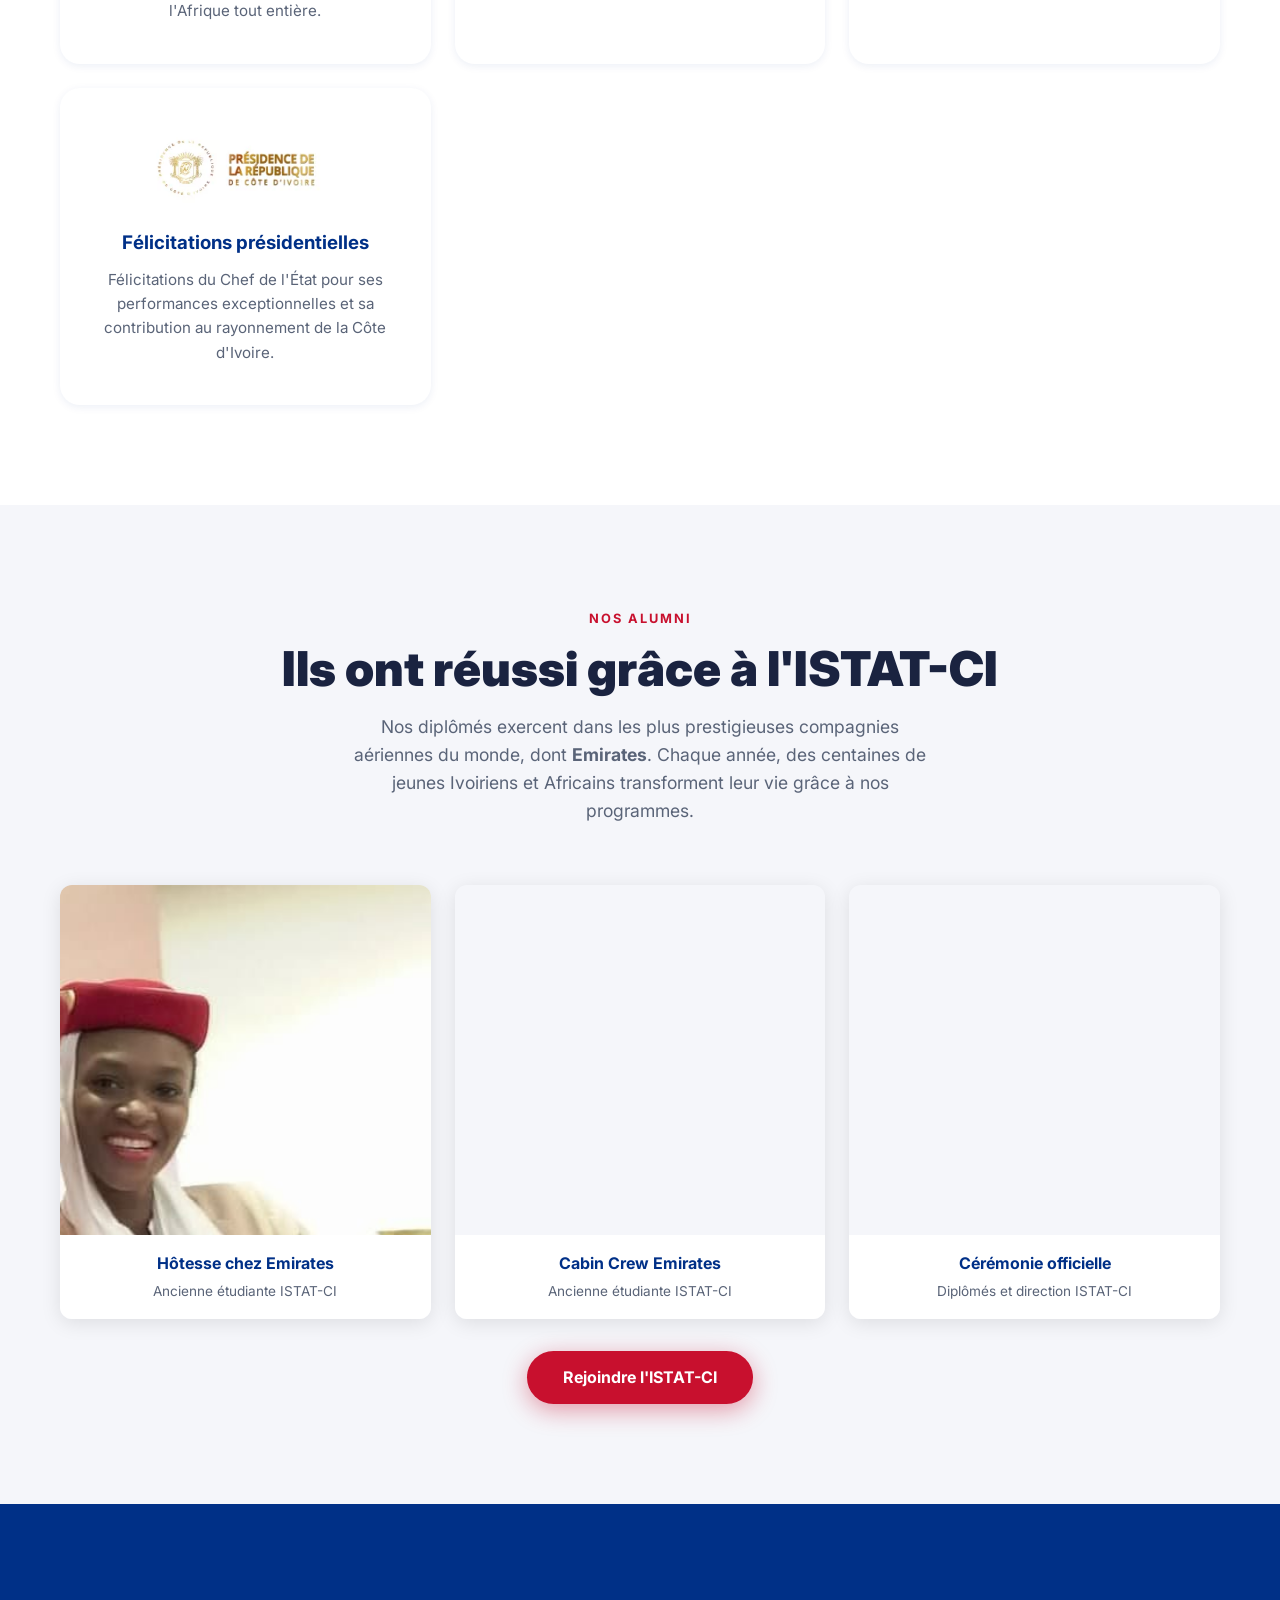
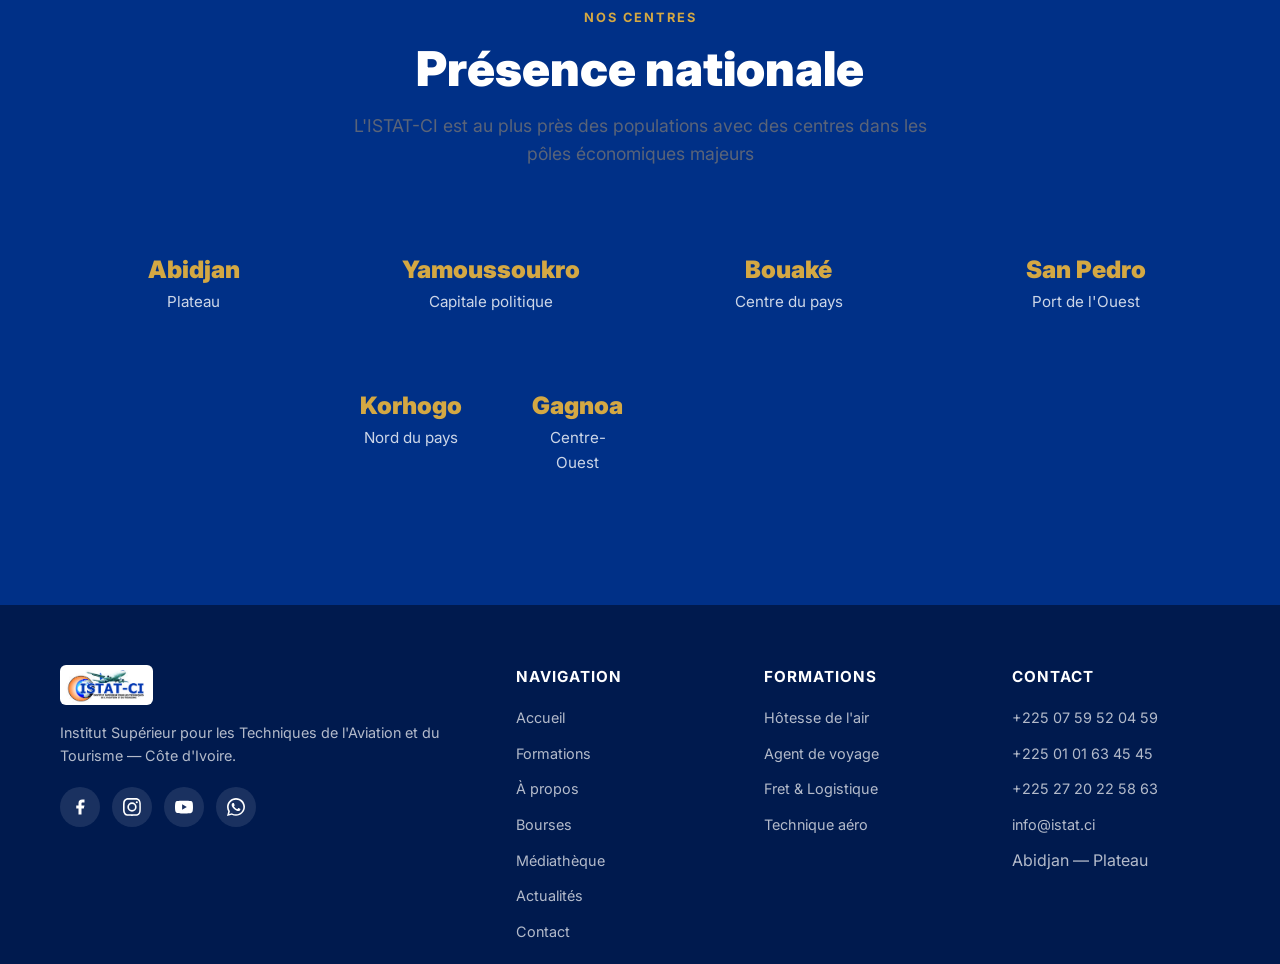
==== commit ea40e9ed: "Ajout email info@istat.ci et signature développeur dans les footers Co-Authored-By: Claude Opus 4.6 " ====
--- a/pages/a-propos.html
+++ b/pages/a-propos.html
@@ -189,6 +189,7 @@
 </section>
 
 <!-- FOOTER -->
+<!-- Site realise par Alain DANHO - Tel: +225 05 54 43 97 64 -->
 <footer class="footer">
   <div class="container">
     <div class="footer-grid">
@@ -213,10 +214,10 @@
       </div>
       <div>
         <h5>Contact</h5>
-        <ul><li><a href="tel:+2250759520459">+225 07 59 52 04 59</a></li><li><a href="tel:+2250101634545">+225 01 01 63 45 45</a></li><li><a href="tel:+2252720225863">+225 27 20 22 58 63</a></li><li>Abidjan — Plateau</li></ul>
-      </div>
-    </div>
-    <div class="footer-bottom">ISTAT-CI © 2026 — Tous droits réservés. Une école, un avenir !</div>
+        <ul><li><a href="tel:+2250759520459">+225 07 59 52 04 59</a></li><li><a href="tel:+2250101634545">+225 01 01 63 45 45</a></li><li><a href="tel:+2252720225863">+225 27 20 22 58 63</a></li><li><a href="mailto:info@istat.ci">info@istat.ci</a></li><li>Abidjan — Plateau</li></ul>
+      </div>
+    </div>
+    <div class="footer-bottom">ISTAT-CI © 2026 — Tous droits réservés. Une école, un avenir !<br><span style="font-size:0.8rem;opacity:0.7;">Site con&ccedil;u par <a href="https://wa.me/2250554439764" target="_blank" rel="noopener" style="color:inherit;">Alain DANHO</a> &mdash; 2026</span></div>
   </div>
 </footer>
 <script src="../js/main.js"></script>
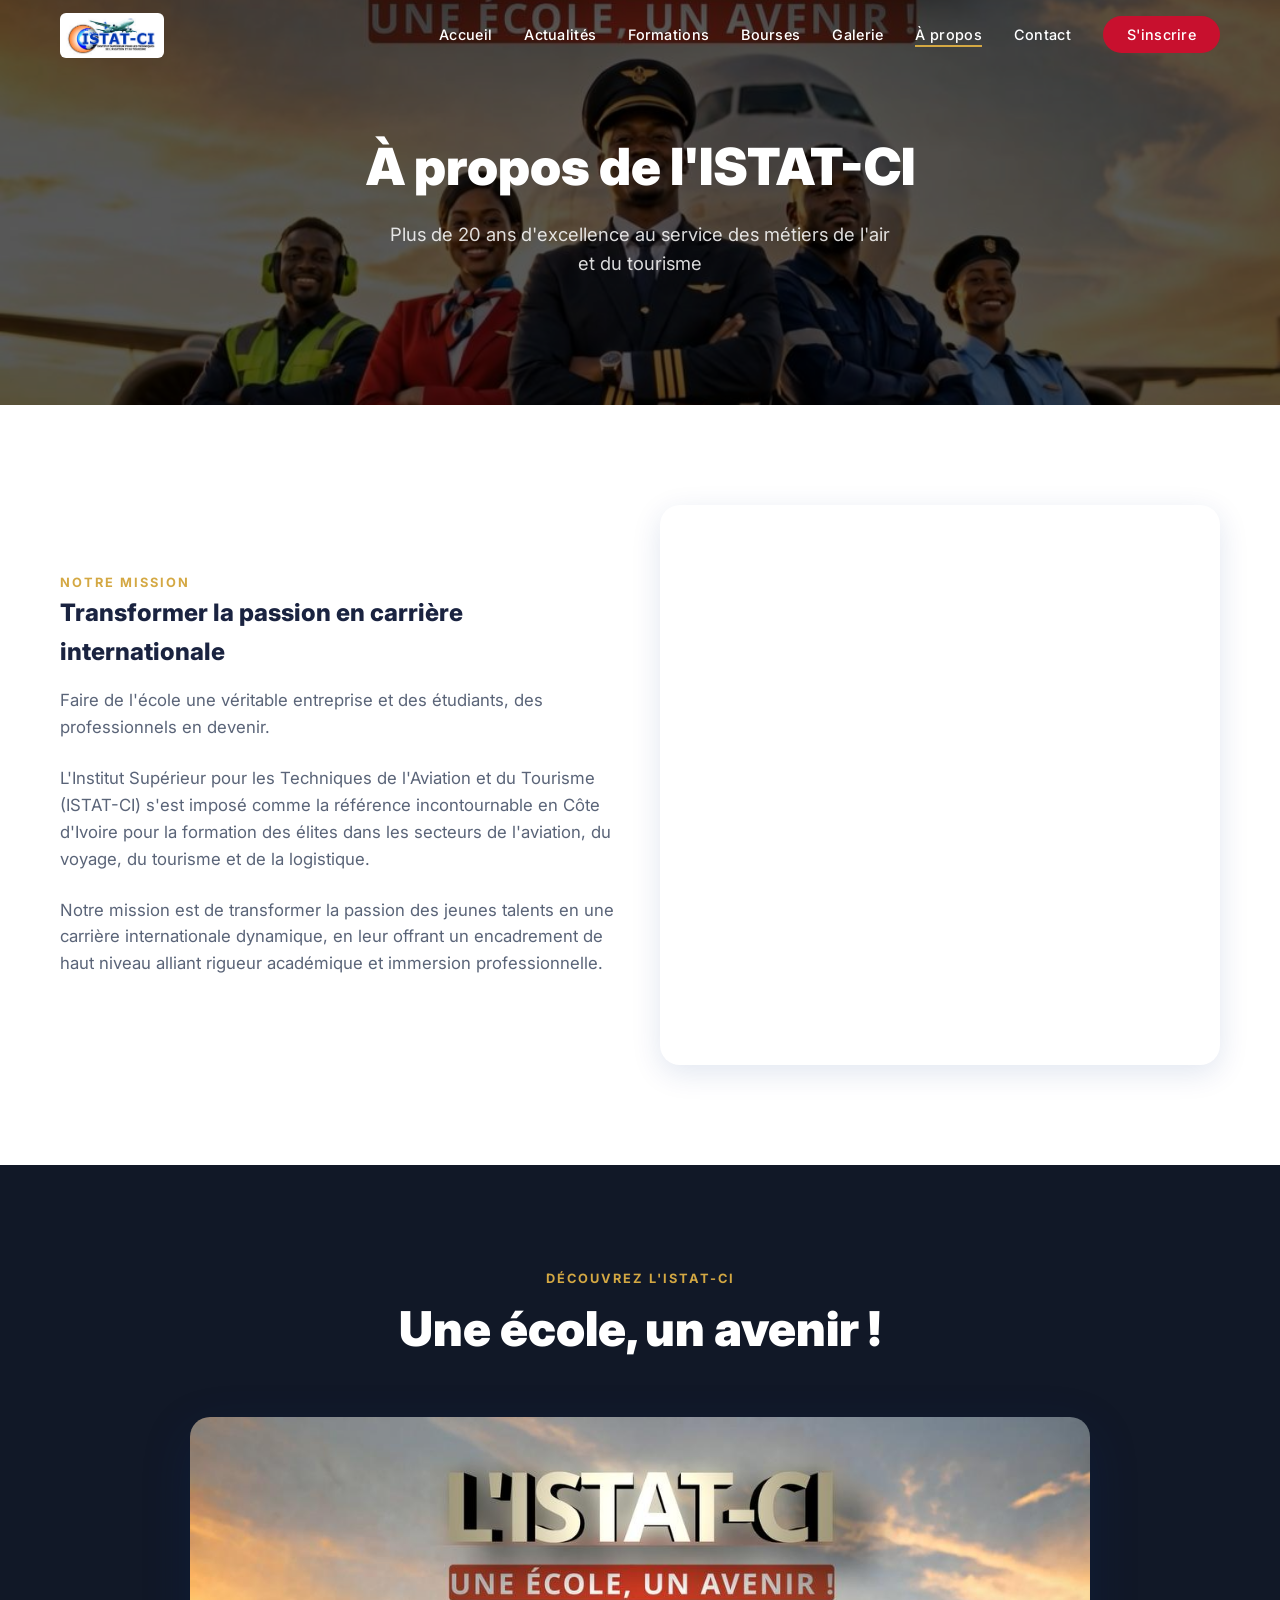
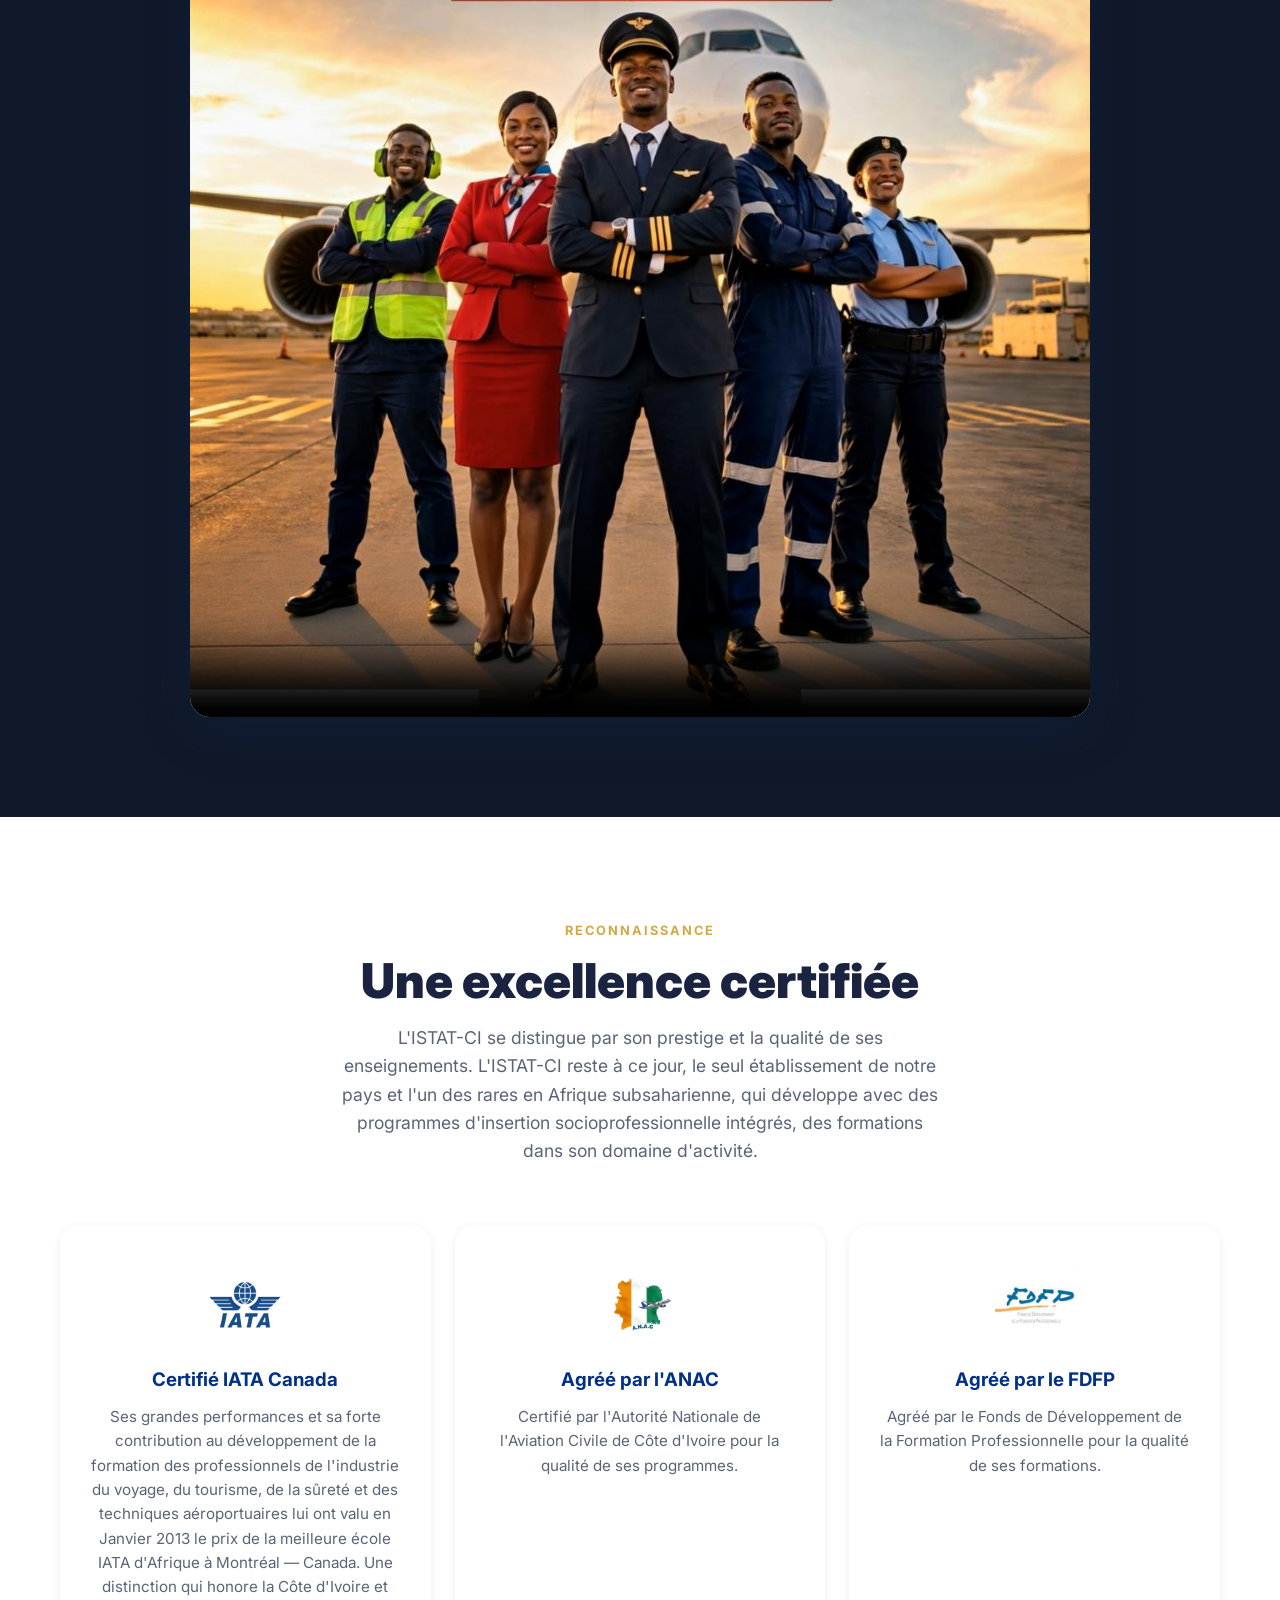
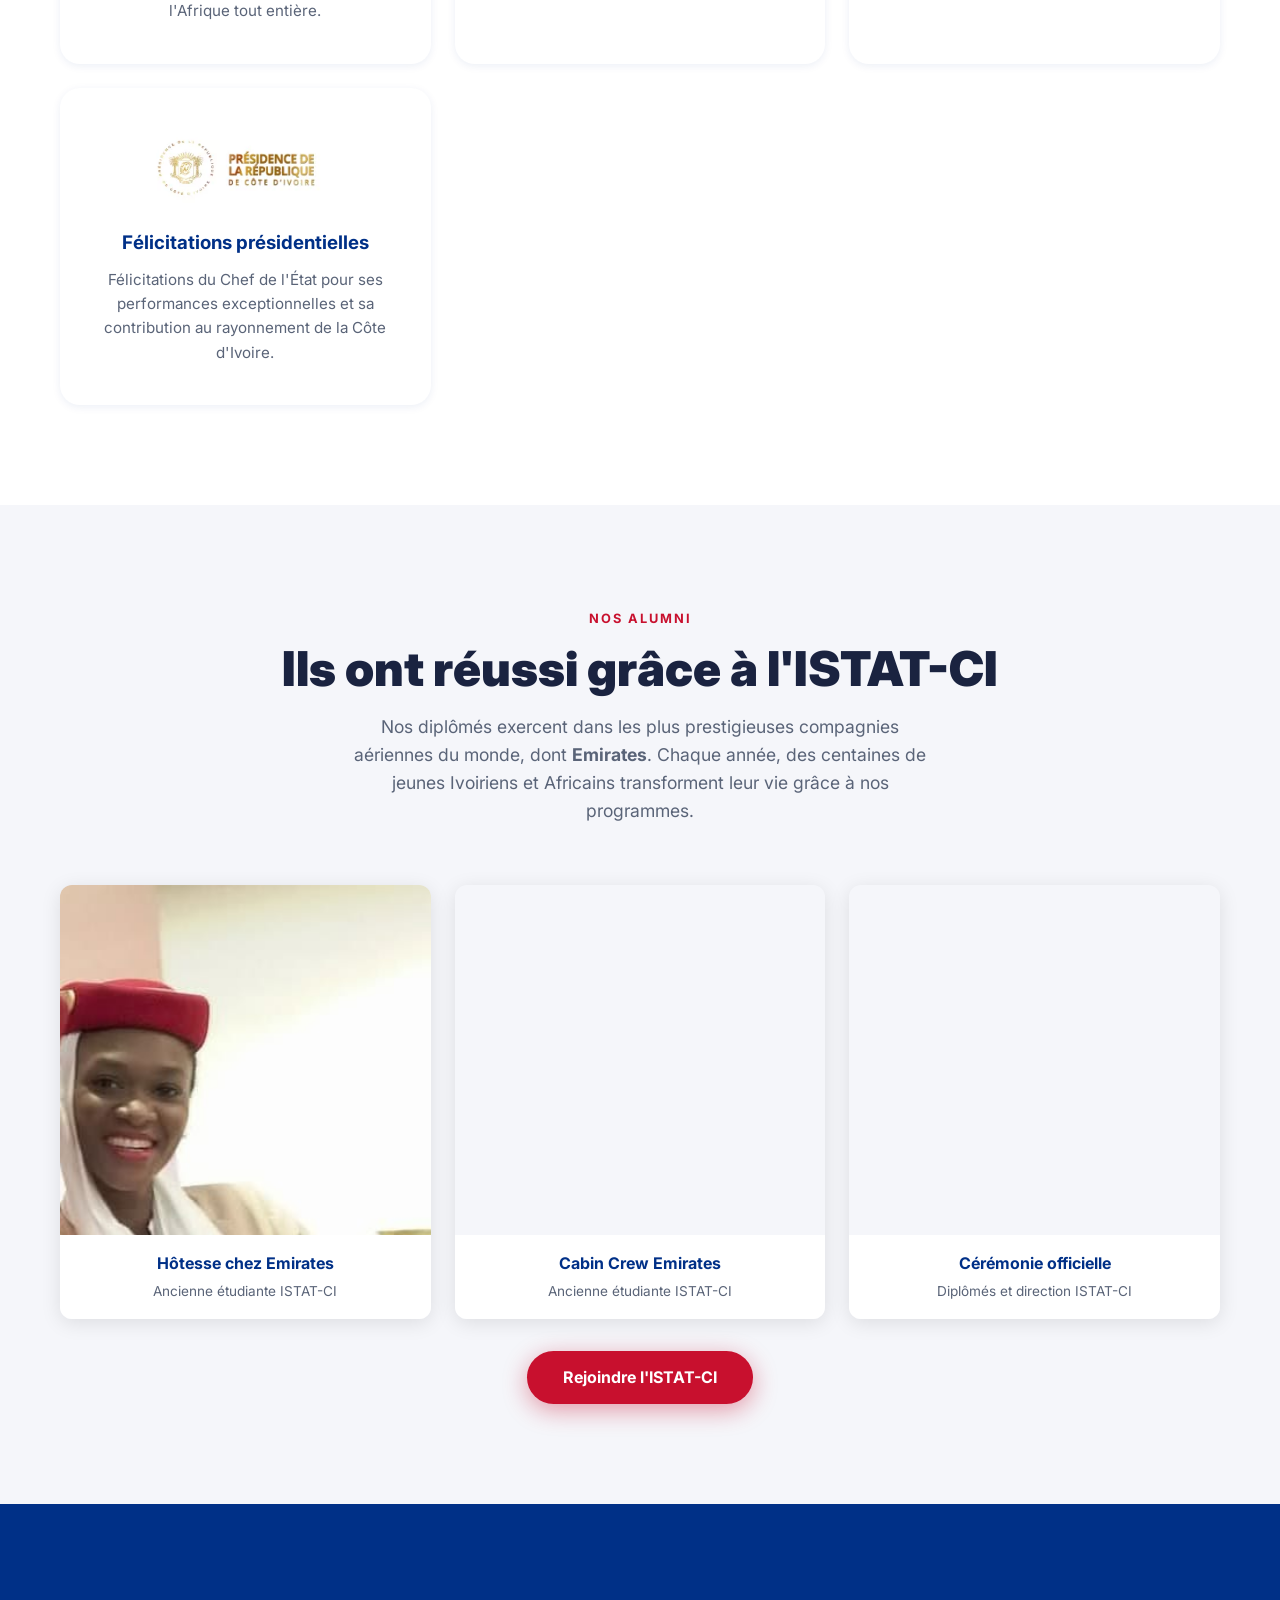
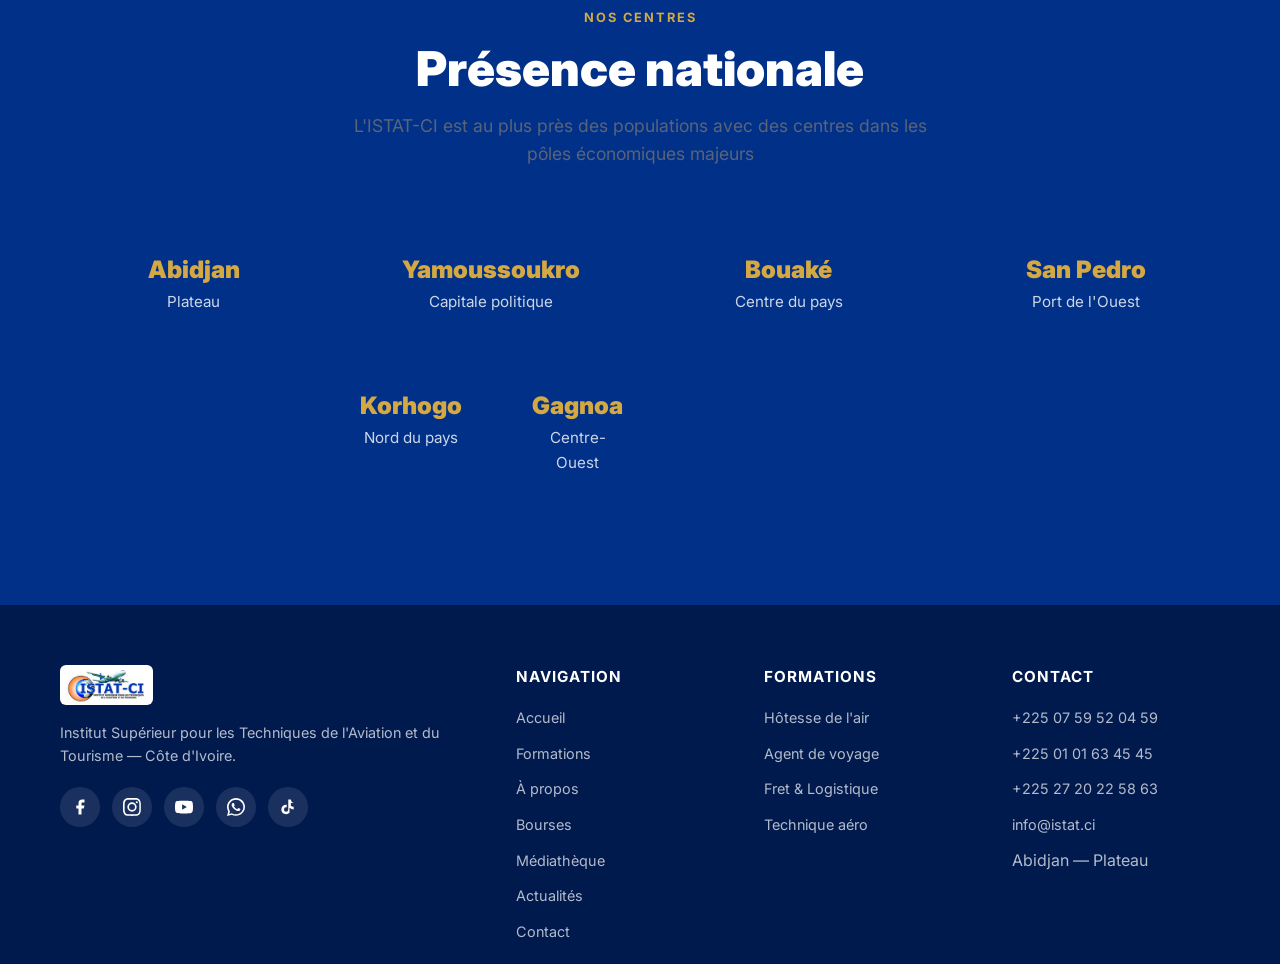
==== commit b09d3ea6: "Page Actualités : sommaire + éditorial DG + articles en accordéon ; TikTok au footer ; carte réseaux" ====
--- a/pages/a-propos.html
+++ b/pages/a-propos.html
@@ -200,7 +200,8 @@
           <a href="https://www.facebook.com/profile.php?id=61577491554635" target="_blank" rel="noopener" aria-label="Facebook"><svg viewBox="0 0 24 24"><path d="M18 2h-3a5 5 0 0 0-5 5v3H7v4h3v8h4v-8h3l1-4h-4V7a1 1 0 0 1 1-1h3z"/></svg></a>
           <a href="https://www.instagram.com/istat.ci/" target="_blank" rel="noopener" aria-label="Instagram"><svg viewBox="0 0 24 24"><path d="M12 2.2c3.2 0 3.6 0 4.8.1 1.2.1 1.8.2 2.2.4.6.2 1 .5 1.4.9.4.4.7.8.9 1.4.2.4.4 1 .4 2.2.1 1.3.1 1.6.1 4.8s0 3.6-.1 4.8c-.1 1.2-.2 1.8-.4 2.2-.2.6-.5 1-.9 1.4-.4.4-.8.7-1.4.9-.4.2-1 .4-2.2.4-1.3.1-1.6.1-4.8.1s-3.6 0-4.8-.1c-1.2-.1-1.8-.2-2.2-.4-.6-.2-1-.5-1.4-.9-.4-.4-.7-.8-.9-1.4-.2-.4-.4-1-.4-2.2C2.2 15.6 2.2 15.2 2.2 12s0-3.6.1-4.8c.1-1.2.2-1.8.4-2.2.2-.6.5-1 .9-1.4.4-.4.8-.7 1.4-.9.4-.2 1-.4 2.2-.4C8.4 2.2 8.8 2.2 12 2.2zM12 0C8.7 0 8.3 0 7.1.1 5.8.1 4.9.3 4.1.6c-.8.3-1.5.7-2.1 1.3C1.3 2.6.9 3.3.6 4.1.3 4.9.1 5.8.1 7.1 0 8.3 0 8.7 0 12s0 3.7.1 4.9c.1 1.3.3 2.1.6 2.9.3.8.7 1.5 1.3 2.1.7.7 1.3 1.1 2.1 1.3.8.3 1.7.5 2.9.6 1.2.1 1.6.1 4.9.1s3.7 0 4.9-.1c1.3-.1 2.1-.3 2.9-.6.8-.3 1.5-.7 2.1-1.3.7-.7 1.1-1.3 1.3-2.1.3-.8.5-1.7.6-2.9.1-1.2.1-1.6.1-4.9s0-3.7-.1-4.9c-.1-1.3-.3-2.1-.6-2.9-.3-.8-.7-1.5-1.3-2.1C21.4 1.3 20.7.9 19.9.6 19.1.3 18.2.1 16.9.1 15.7 0 15.3 0 12 0zm0 5.8a6.2 6.2 0 1 0 0 12.4A6.2 6.2 0 0 0 12 5.8zM12 16a4 4 0 1 1 0-8 4 4 0 0 1 0 8zm6.4-11.8a1.4 1.4 0 1 0 0 2.8 1.4 1.4 0 0 0 0-2.8z"/></svg></a>
           <a href="https://www.youtube.com/@IstatC%C3%B4tedIvoire" target="_blank" rel="noopener" aria-label="YouTube"><svg viewBox="0 0 24 24"><path d="M23.5 6.2a3 3 0 0 0-2.1-2.1C19.5 3.5 12 3.5 12 3.5s-7.5 0-9.4.6A3 3 0 0 0 .5 6.2C0 8.1 0 12 0 12s0 3.9.5 5.8a3 3 0 0 0 2.1 2.1c1.9.6 9.4.6 9.4.6s7.5 0 9.4-.6a3 3 0 0 0 2.1-2.1c.5-1.9.5-5.8.5-5.8s0-3.9-.5-5.8zM9.5 15.6V8.4l6.3 3.6-6.3 3.6z"/></svg></a>
-          <a href="https://wa.me/2250759520459" target="_blank" rel="noopener" aria-label="WhatsApp"><svg viewBox="0 0 24 24"><path d="M17.5 14.4c-.3-.1-1.7-.8-2-1-.3-.1-.5-.1-.7.2-.2.3-.8 1-.9 1.1-.2.2-.3.2-.6.1-.3-.1-1.2-.5-2.3-1.4-.9-.8-1.4-1.7-1.6-2-.2-.3 0-.5.1-.6.1-.1.3-.3.4-.5.1-.2.2-.3.3-.5.1-.2 0-.4 0-.5-.1-.1-.7-1.6-.9-2.2-.3-.6-.5-.5-.7-.5h-.6c-.2 0-.5.1-.8.4-.3.3-1 1-1 2.4s1 2.8 1.2 3c.1.2 2 3.1 4.9 4.3.7.3 1.2.5 1.6.6.7.2 1.3.2 1.8.1.5-.1 1.7-.7 1.9-1.4.2-.7.2-1.2.2-1.4-.1-.1-.3-.2-.6-.3zM12 21.8c-1.8 0-3.5-.5-5-1.3l-.4-.2-3.7 1 1-3.6-.2-.4c-1-1.5-1.5-3.3-1.5-5.2C2.2 6.6 6.6 2.2 12 2.2s9.8 4.4 9.8 9.8-4.4 9.8-9.8 9.8zM12 0C5.4 0 0 5.4 0 12c0 2.1.6 4.2 1.6 5.9L0 24l6.3-1.6c1.7.9 3.7 1.4 5.7 1.4 6.6 0 12-5.4 12-12S18.6 0 12 0z"/></svg></a>        </div>
+          <a href="https://wa.me/2250759520459" target="_blank" rel="noopener" aria-label="WhatsApp"><svg viewBox="0 0 24 24"><path d="M17.5 14.4c-.3-.1-1.7-.8-2-1-.3-.1-.5-.1-.7.2-.2.3-.8 1-.9 1.1-.2.2-.3.2-.6.1-.3-.1-1.2-.5-2.3-1.4-.9-.8-1.4-1.7-1.6-2-.2-.3 0-.5.1-.6.1-.1.3-.3.4-.5.1-.2.2-.3.3-.5.1-.2 0-.4 0-.5-.1-.1-.7-1.6-.9-2.2-.3-.6-.5-.5-.7-.5h-.6c-.2 0-.5.1-.8.4-.3.3-1 1-1 2.4s1 2.8 1.2 3c.1.2 2 3.1 4.9 4.3.7.3 1.2.5 1.6.6.7.2 1.3.2 1.8.1.5-.1 1.7-.7 1.9-1.4.2-.7.2-1.2.2-1.4-.1-.1-.3-.2-.6-.3zM12 21.8c-1.8 0-3.5-.5-5-1.3l-.4-.2-3.7 1 1-3.6-.2-.4c-1-1.5-1.5-3.3-1.5-5.2C2.2 6.6 6.6 2.2 12 2.2s9.8 4.4 9.8 9.8-4.4 9.8-9.8 9.8zM12 0C5.4 0 0 5.4 0 12c0 2.1.6 4.2 1.6 5.9L0 24l6.3-1.6c1.7.9 3.7 1.4 5.7 1.4 6.6 0 12-5.4 12-12S18.6 0 12 0z"/></svg></a>
+          <a href="https://www.tiktok.com/@istat.ci" target="_blank" rel="noopener" aria-label="TikTok"><svg viewBox="0 0 24 24"><path d="M19.59 6.69a4.83 4.83 0 01-3.77-4.25V2h-3.45v13.67a2.89 2.89 0 01-2.88 2.5 2.89 2.89 0 01-2.89-2.89 2.89 2.89 0 012.89-2.89c.28 0 .54.04.79.1v-3.5a6.37 6.37 0 00-.79-.05A6.34 6.34 0 003.15 15.2a6.34 6.34 0 0010.86 4.46V13.1a8.28 8.28 0 005.58 2.15V11.8a4.84 4.84 0 01-3.77-1.34V6.69h3.77z"/></svg></a>        </div>
       </div>
       <div>
         <h5>Navigation</h5>
